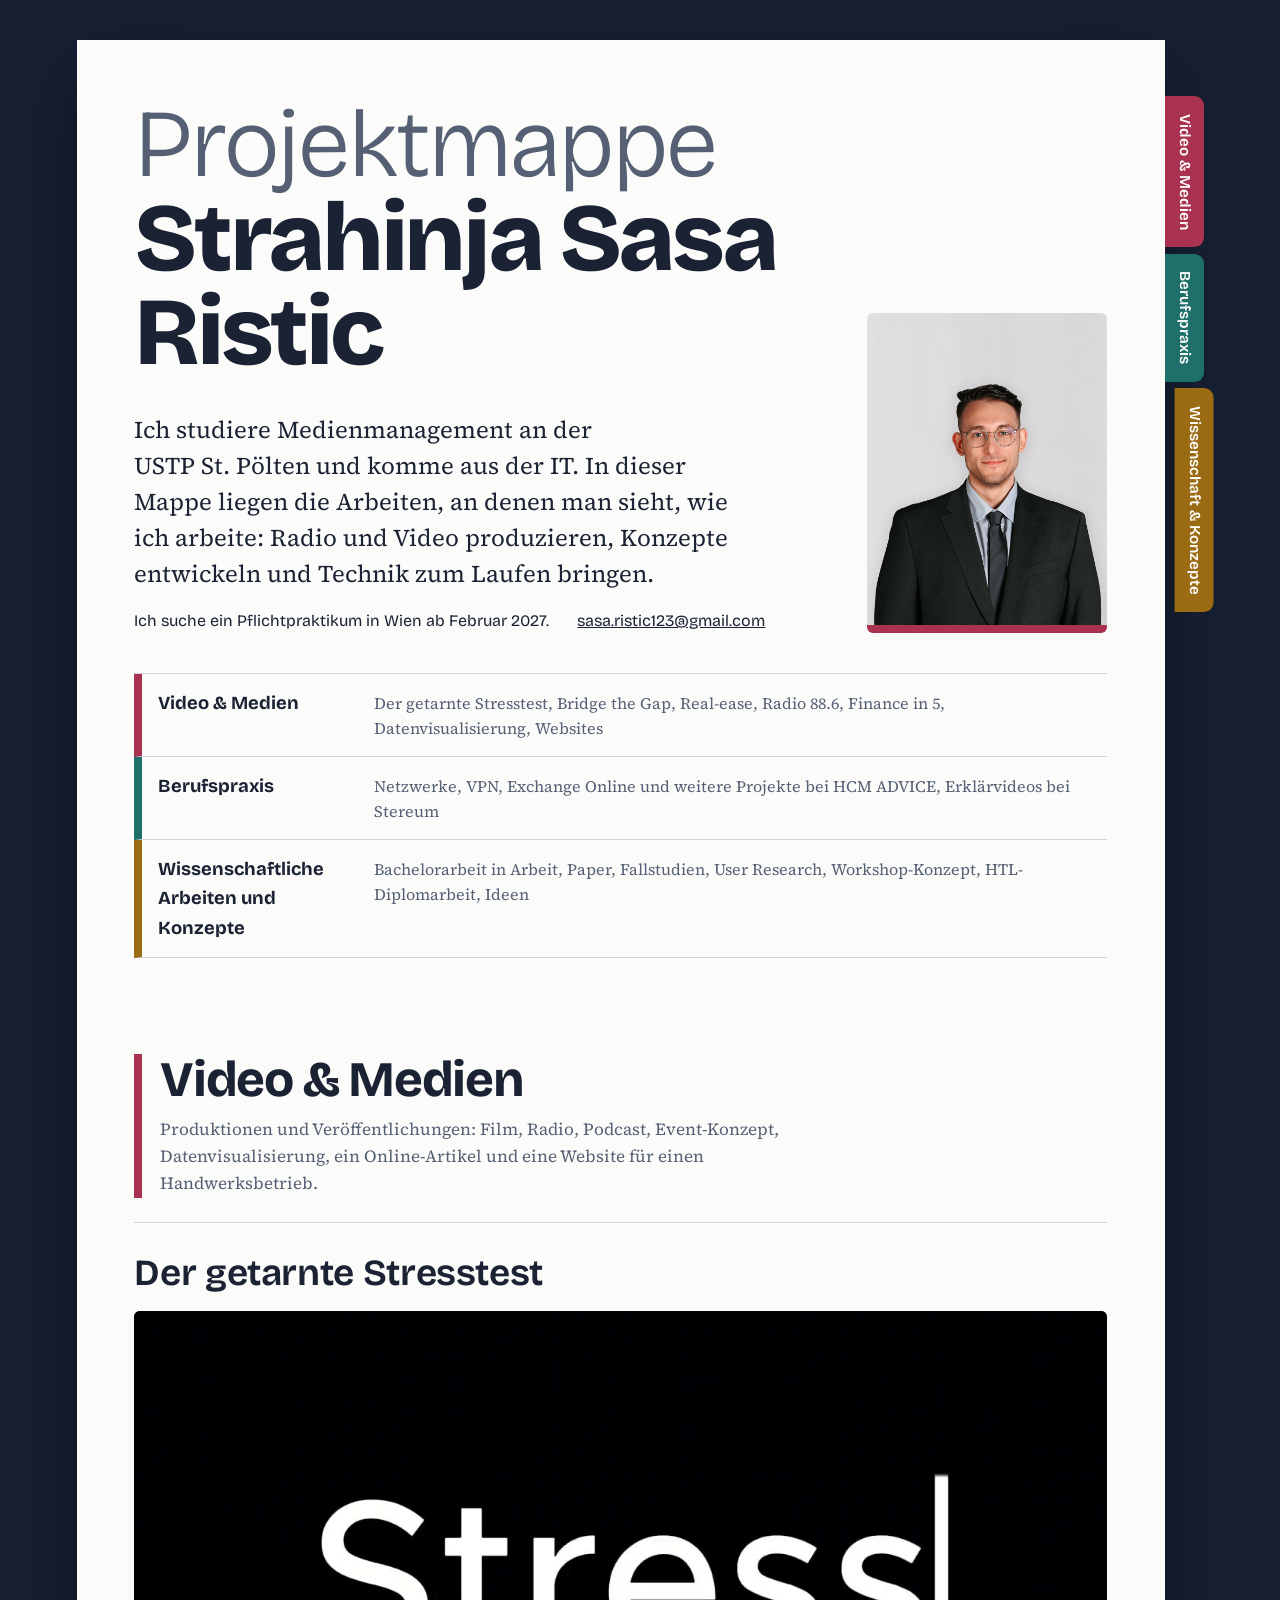
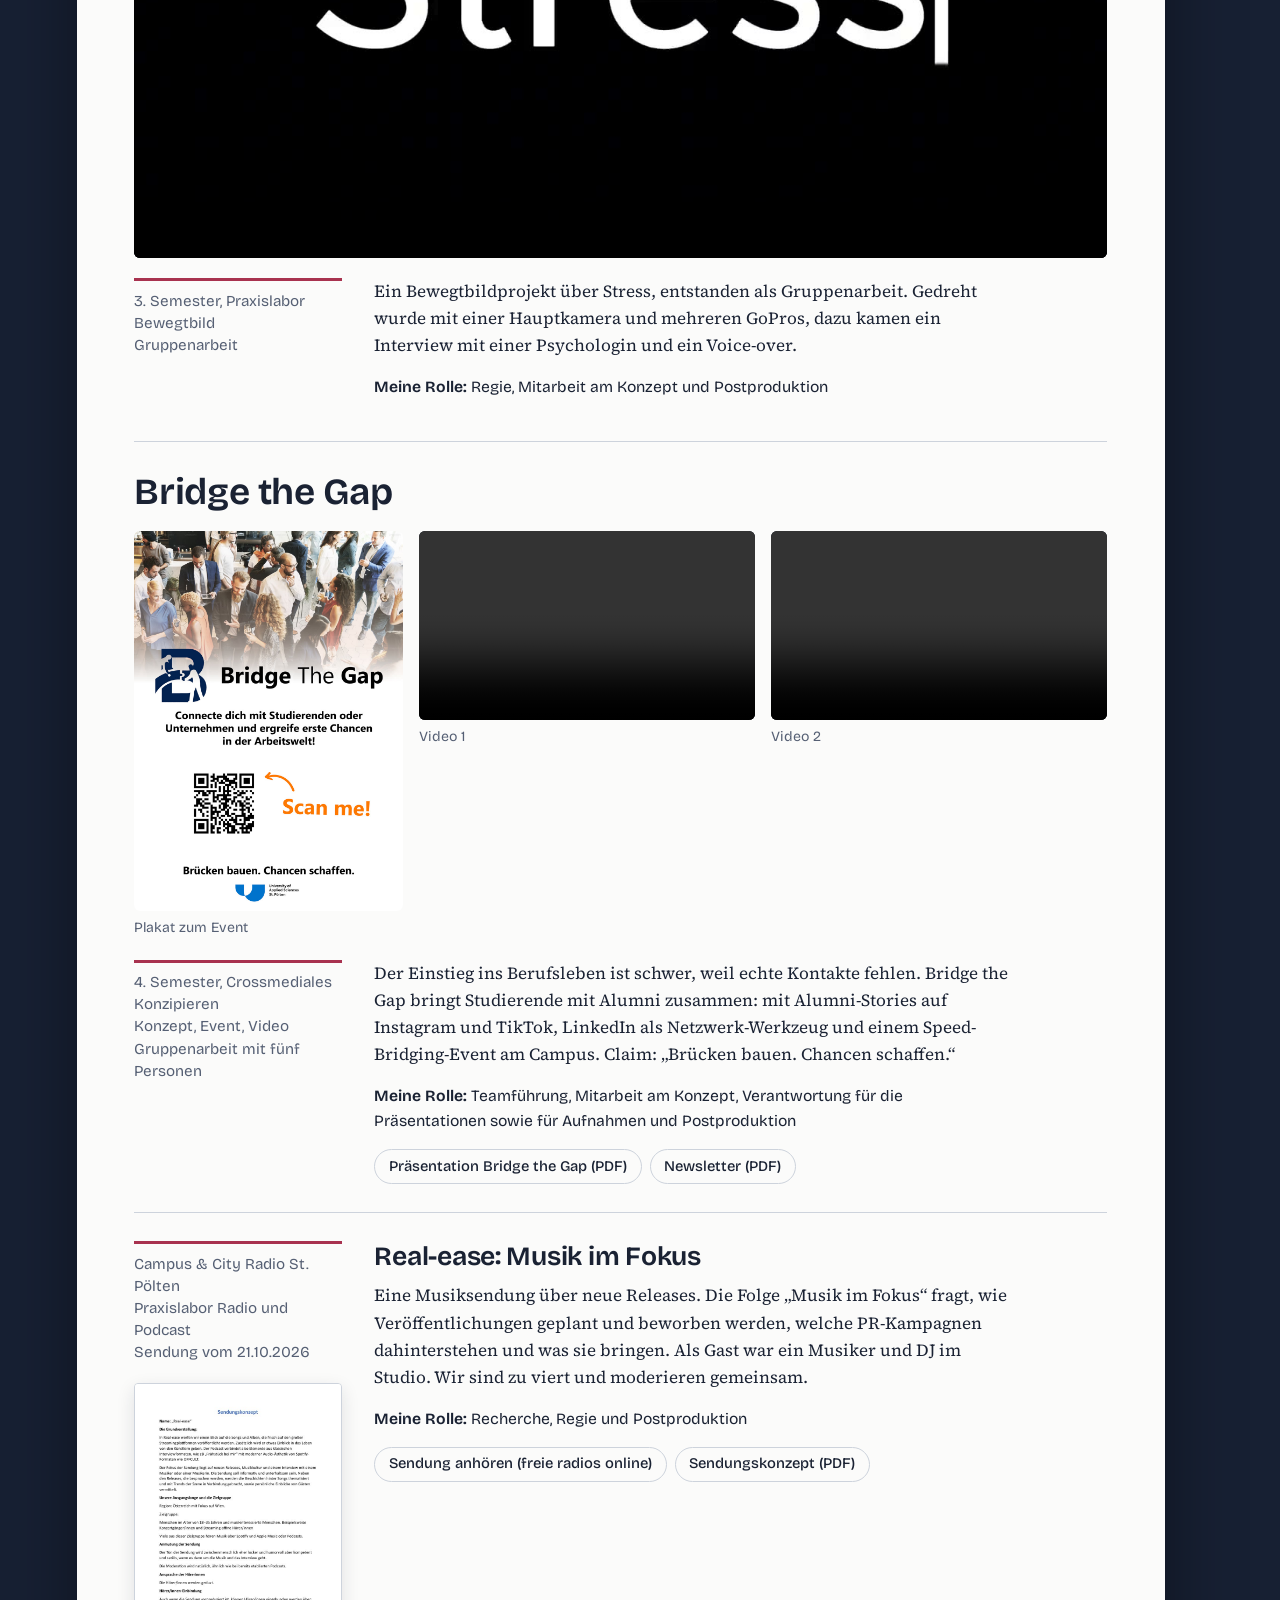
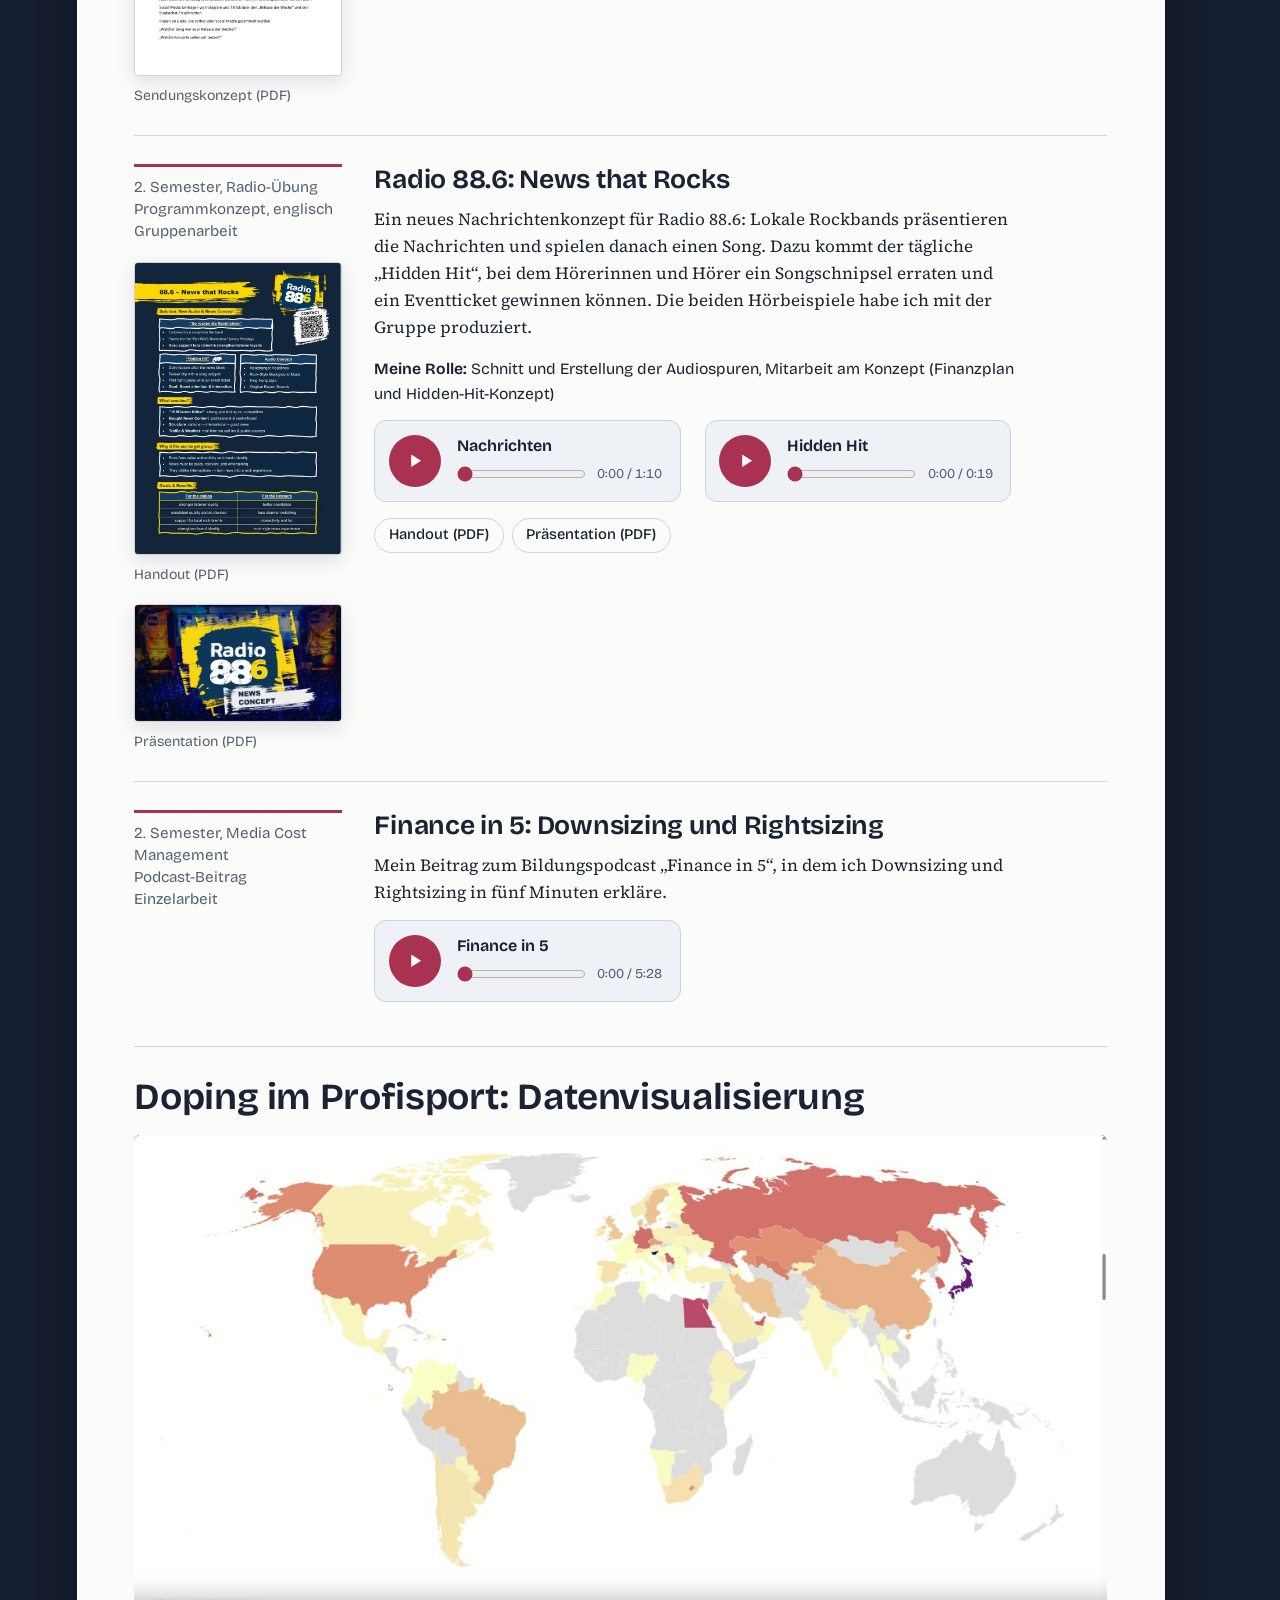
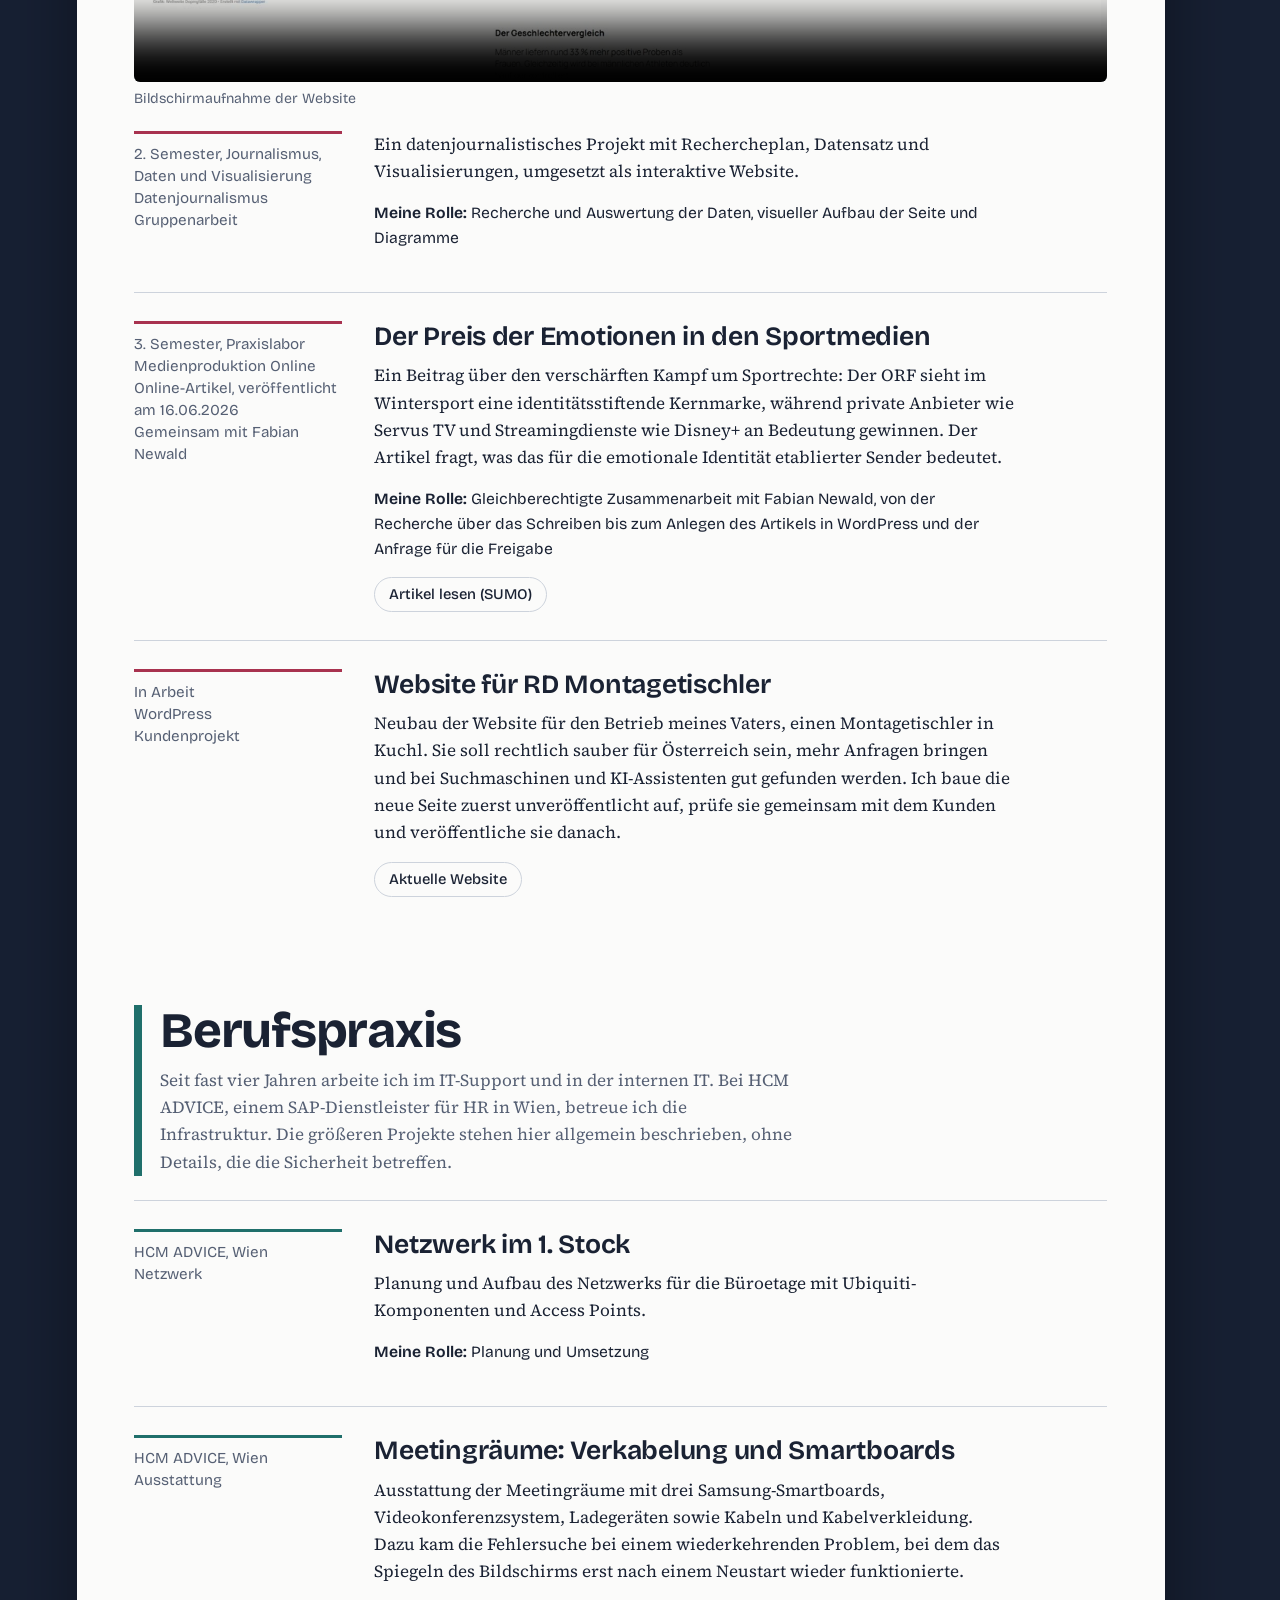
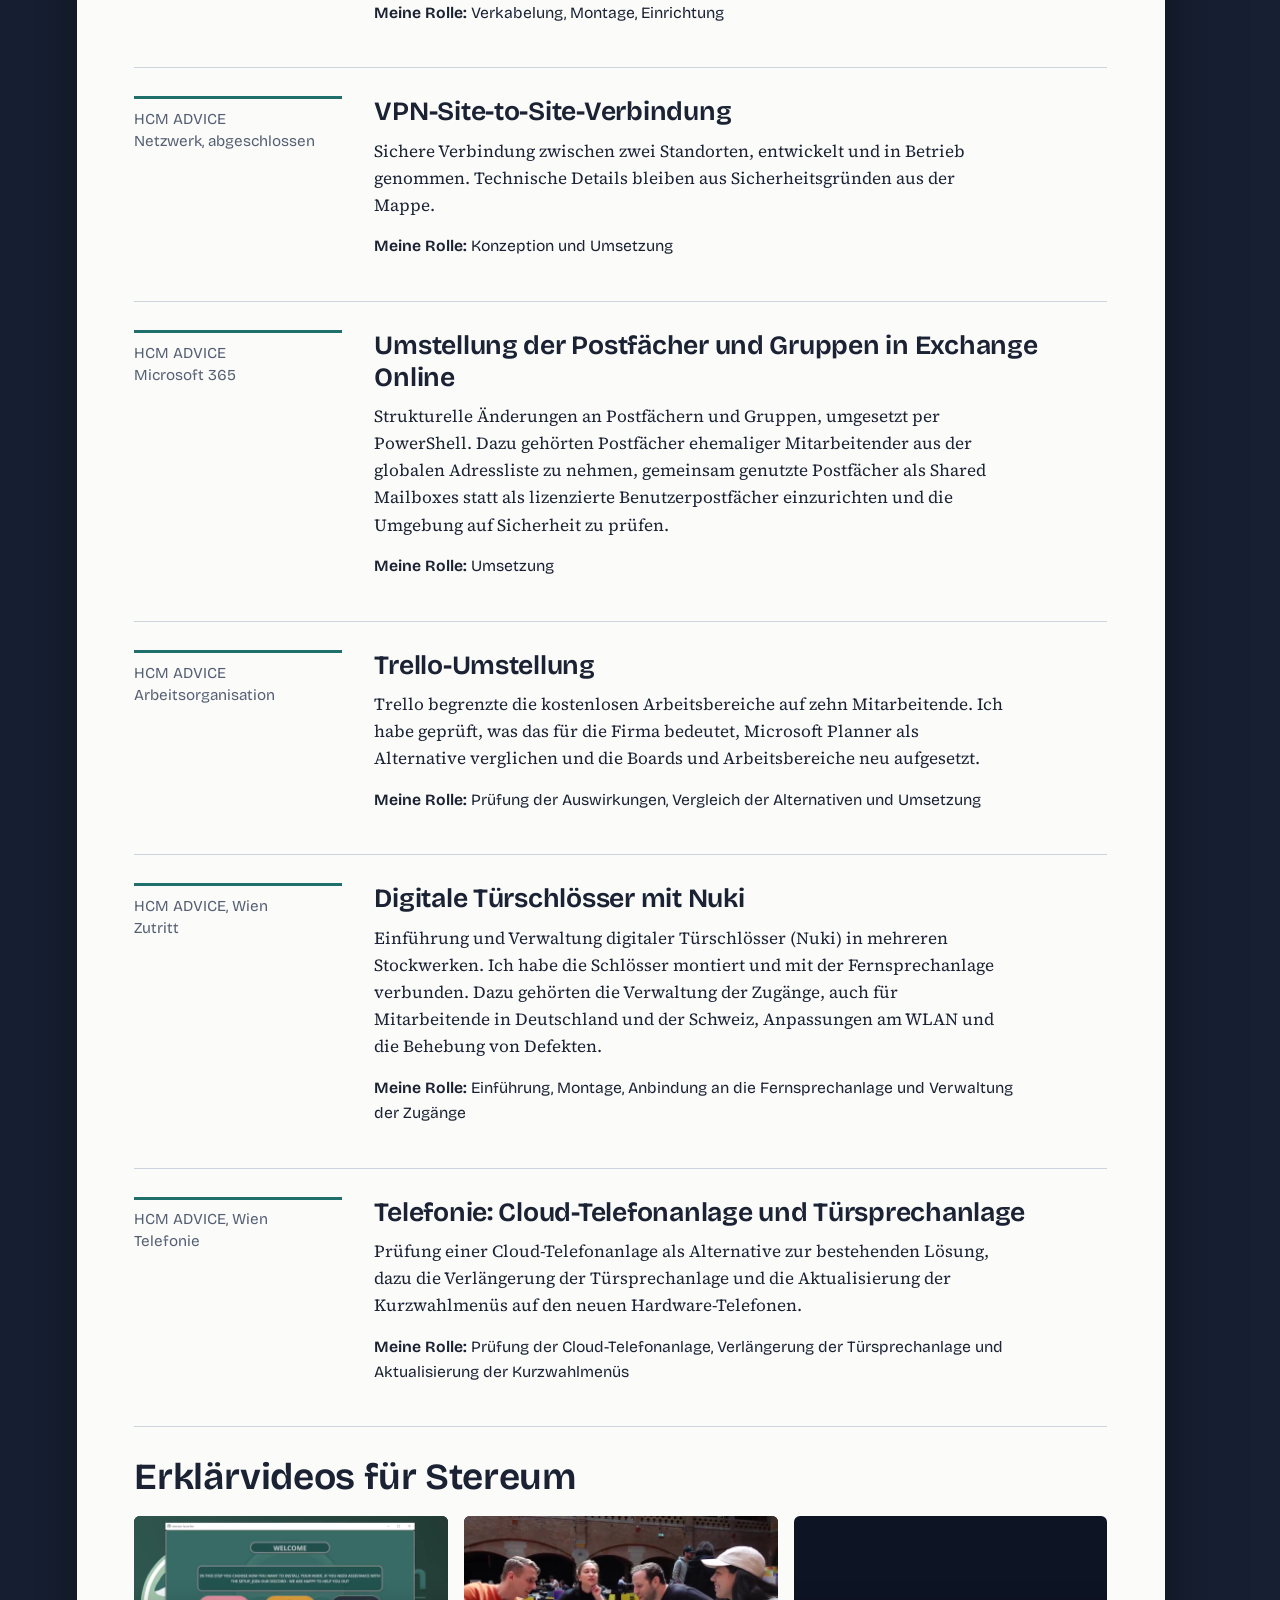
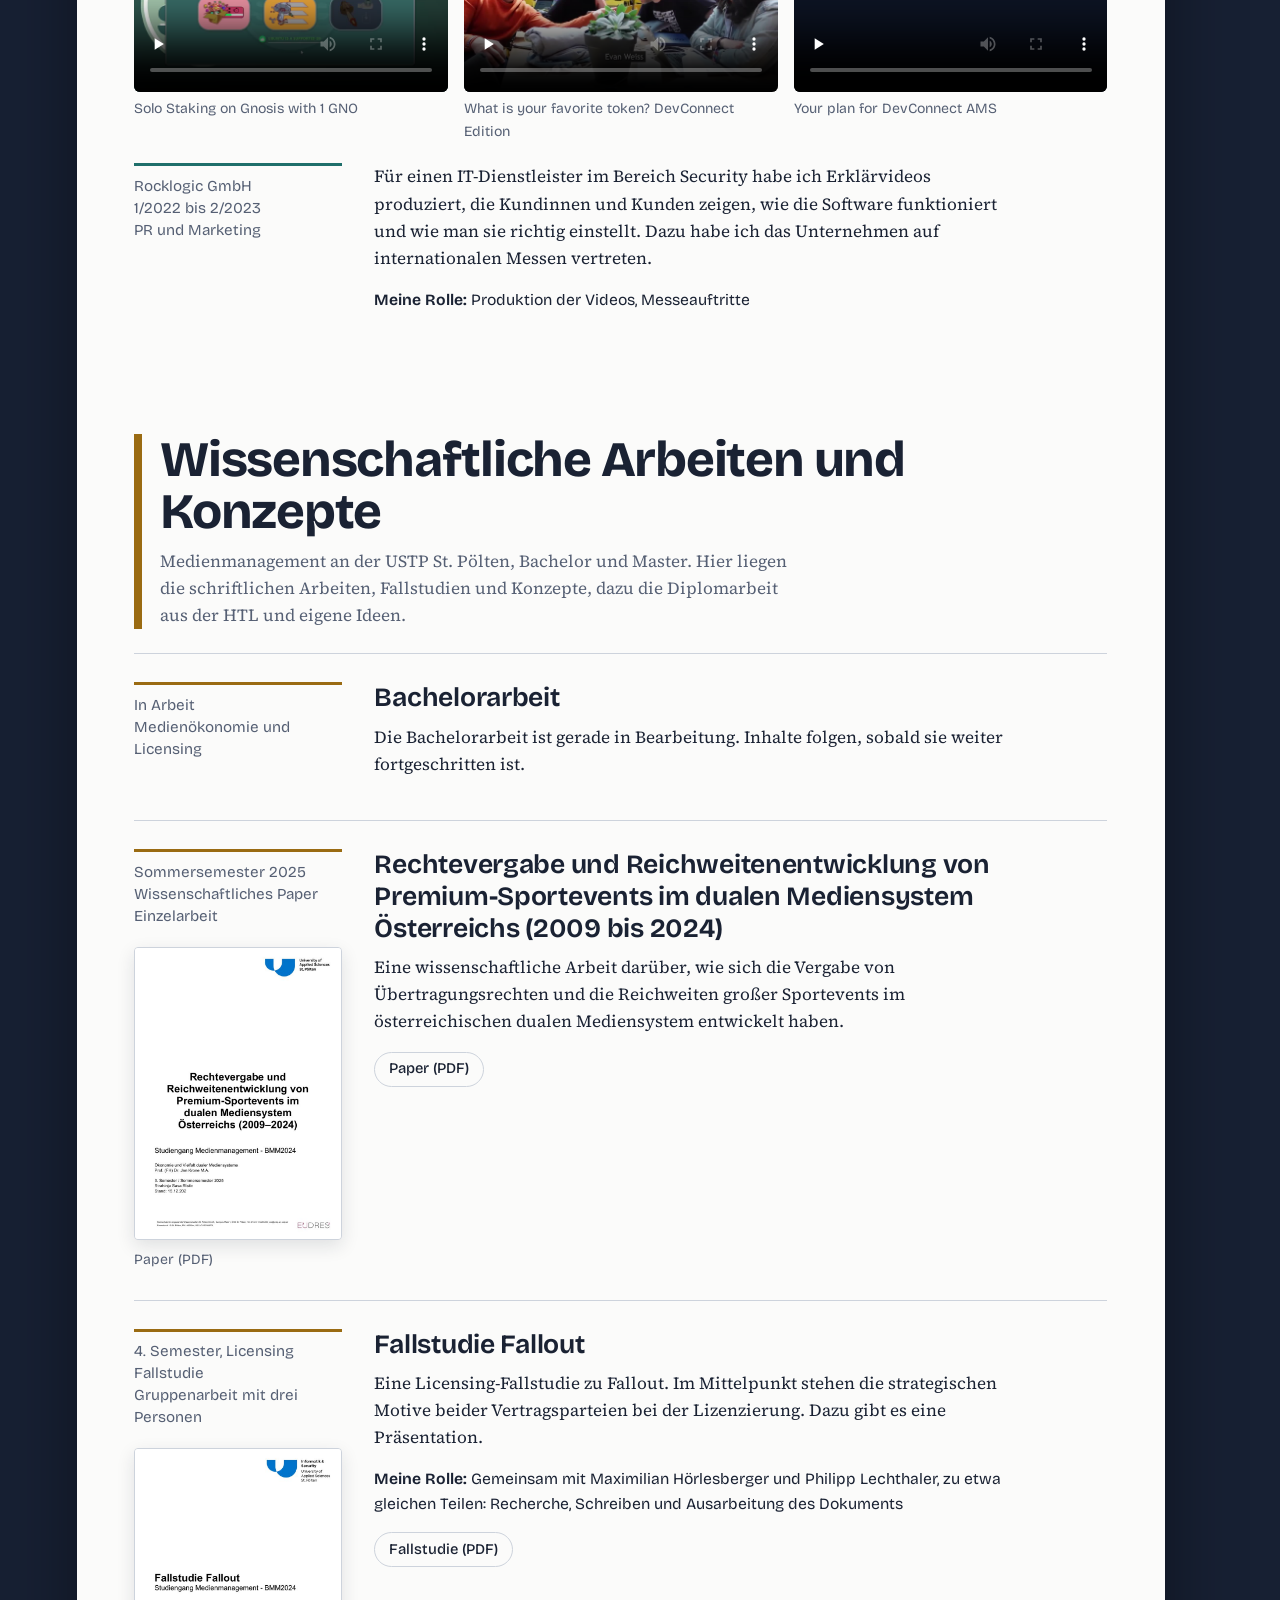
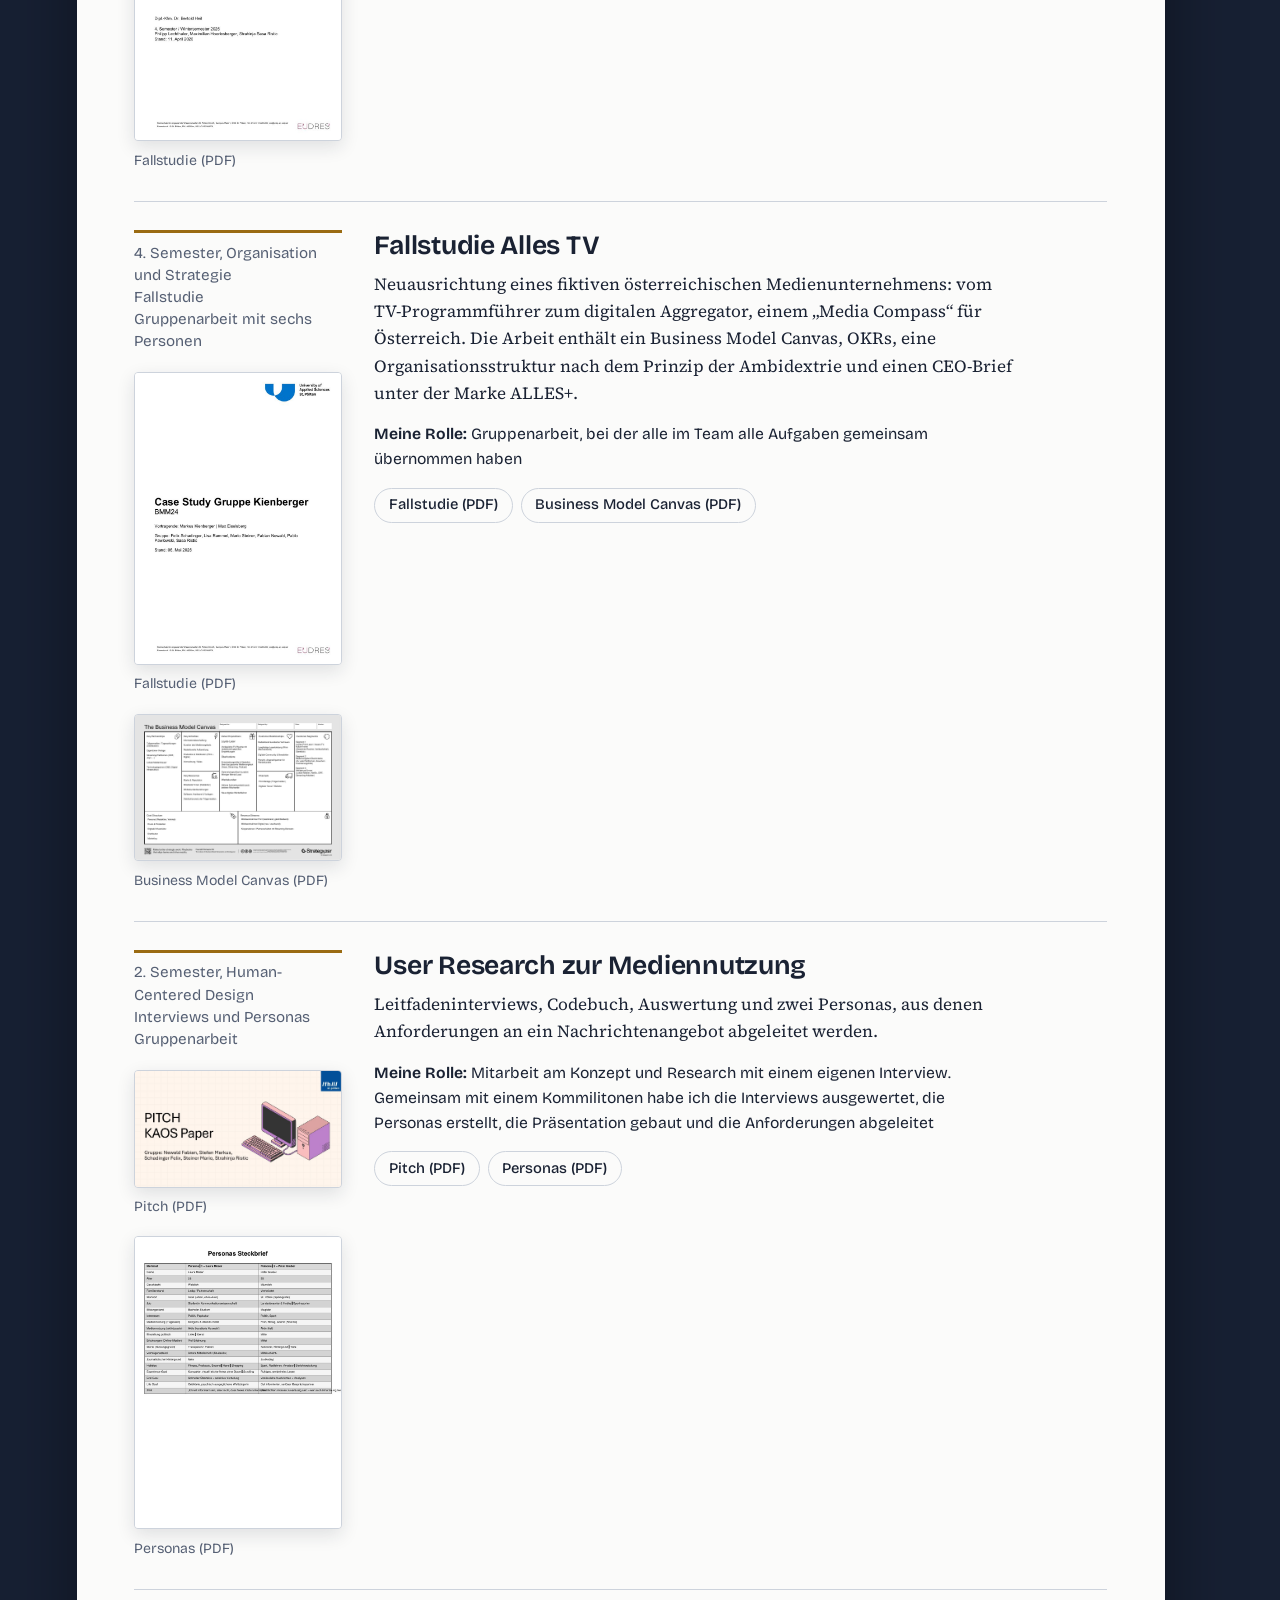
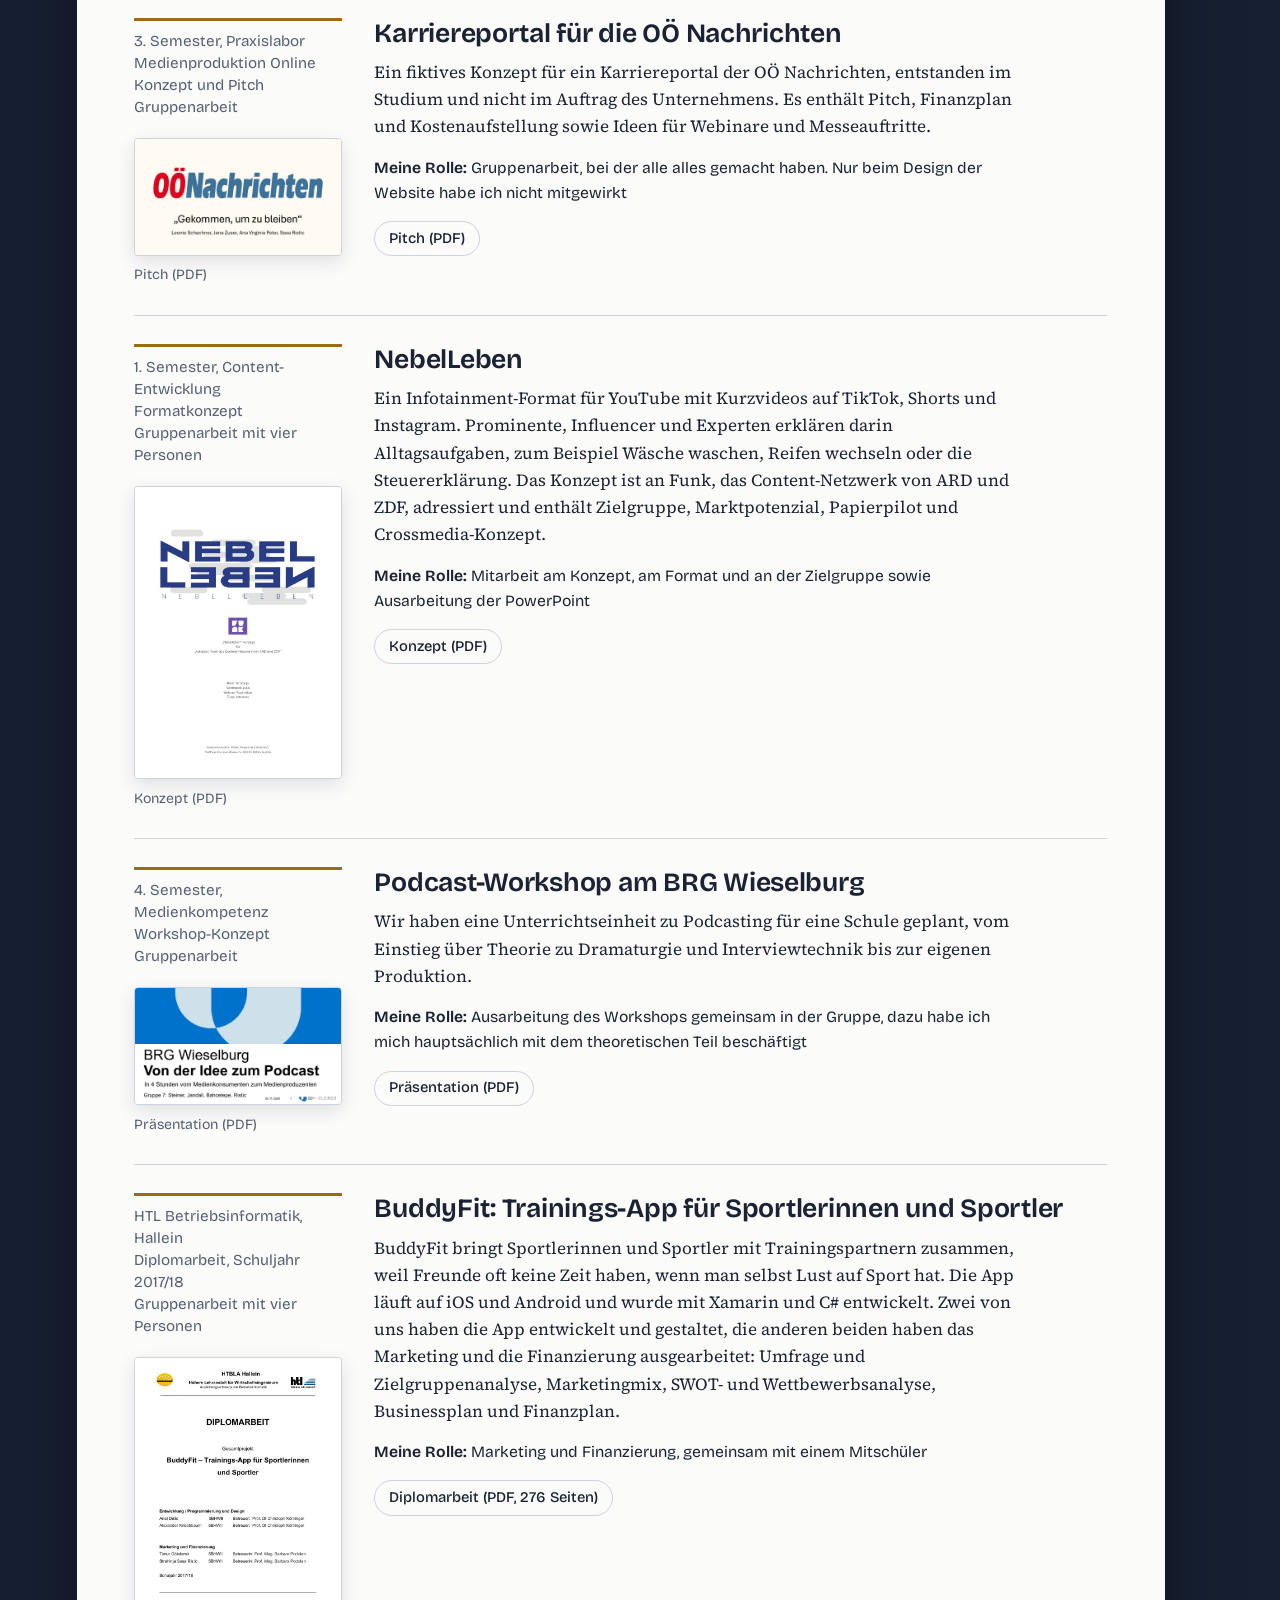
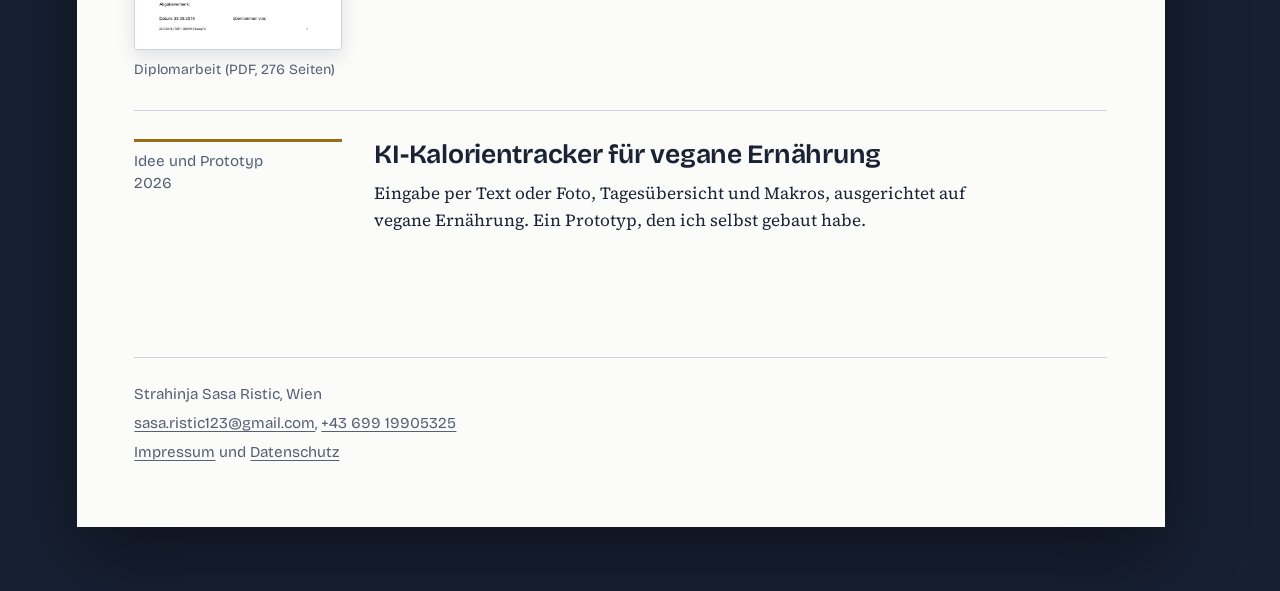
==== index.html @ abc22d31 "Initial commit Summary" ====
<!doctype html>
<html lang="de">
<head>
  <meta charset="utf-8">
  <meta name="viewport" content="width=device-width, initial-scale=1">
  <title>Projektmappe von Sasa Ristic</title>
  <meta name="description" content="Projektmappe von Strahinja Sasa Ristic: Radio, Video, Konzepte und IT-Projekte aus Studium und Beruf.">
  <link rel="stylesheet" href="css/style.css">
  <script src="js/app.js" defer></script>
</head>

<body>

<div class="mappe">

  <nav class="register" aria-label="Bereiche der Mappe">
    <ul>
      <li><a href="#medien" data-bereich="medien" style="--tab: var(--medien)">Video &amp; Medien</a></li>
      <li><a href="#praxis" data-bereich="praxis" style="--tab: var(--praxis)">Berufspraxis</a></li>
      <li><a href="#konzepte" data-bereich="konzepte" style="--tab: var(--studium)">Wissenschaft &amp; Konzepte</a></li>
    </ul>
  </nav>

  <main class="blatt">

    <!-- ============ Deckblatt ============ -->
    <header class="deckblatt">
      <div class="kopf">
        <figure class="portrait">
          <img src="img/sasa.jpg" width="900" height="1200" alt="Porträt von Strahinja Sasa Ristic im dunklen Anzug vor hellgrauem Hintergrund">
        </figure>
        <div class="kopf__text">
        <h1>
          <span class="mappentitel">Projektmappe</span>
          <span class="name">Strahinja Sasa Ristic</span>
        </h1>
        <p class="einstieg">Ich studiere Medienmanagement an der USTP&nbsp;St.&nbsp;Pölten und komme aus der IT. In dieser Mappe liegen die Arbeiten, an denen man sieht, wie ich arbeite: Radio und Video produzieren, Konzepte entwickeln und Technik zum Laufen bringen.</p>
        <p class="kontakt">
          <span>Ich suche ein Pflichtpraktikum in Wien ab Februar 2027.</span>
          <a href="mailto:sasa.ristic123@gmail.com">sasa.ristic123@gmail.com</a>
        </p>
        </div>
      </div>

      <ul class="inhalt" aria-label="Inhalt">
        <li style="--tab: var(--medien)">
          <a href="#medien"><strong>Video &amp; Medien</strong>
            <span>Der getarnte Stresstest, Bridge the Gap, Real-ease, Radio 88.6, Finance in 5, Datenvisualisierung, Websites</span></a>
        </li>
        <li style="--tab: var(--praxis)">
          <a href="#praxis"><strong>Berufspraxis</strong>
            <span>Netzwerke, VPN, Exchange Online und weitere Projekte bei HCM ADVICE, Erklärvideos bei Stereum</span></a>
        </li>
        <li style="--tab: var(--studium)">
          <a href="#konzepte"><strong>Wissenschaftliche Arbeiten und Konzepte</strong>
            <span>Bachelorarbeit in Arbeit, Paper, Fallstudien, User Research, Workshop-Konzept, HTL-Diplomarbeit, Ideen</span></a>
        </li>
      </ul>
    </header>


    <!-- ============ Video & Medien ============ -->
    <section class="bereich" id="medien" style="--tab: var(--medien)">
      <header class="bereichskopf">
        <h2>Video &amp; Medien</h2>
        <p>Produktionen und Veröffentlichungen: Film, Radio, Podcast, Event-Konzept, Datenvisualisierung, ein Online-Artikel und eine Website für einen Handwerksbetrieb.</p>
      </header>

      <article class="projekt gross" id="stresstest">
        <h3 class="titel">Der getarnte Stresstest</h3>
        <p class="meta">3. Semester, Praxislabor<br>Bewegtbild<br>Gruppenarbeit</p>
        <div class="medien">
          <figure>
            <video controls preload="metadata" playsinline poster="img/stresstest-poster.jpg">
              <source src="media/stresstest_720p.mp4" type="video/mp4">
              Dein Browser kann dieses Video nicht abspielen.
            </video>
          </figure>
        </div>
        <div class="text">
          <p>Ein Bewegtbildprojekt über Stress, entstanden als Gruppenarbeit. Gedreht wurde mit einer Hauptkamera und mehreren GoPros, dazu kamen ein Interview mit einer Psychologin und ein Voice-over.</p>
          <p class="rolle"><b>Meine Rolle:</b> Regie, Mitarbeit am Konzept und Postproduktion</p>
        </div>
      </article>

      <article class="projekt gross" id="bridge">
        <h3 class="titel">Bridge the Gap</h3>
        <p class="meta">4. Semester, Crossmediales Konzipieren<br>Konzept, Event, Video<br>Gruppenarbeit mit fünf Personen</p>
        <div class="medien raster">
          <figure>
            <img src="img/bridge-plakat.jpg" alt="Plakat zu Bridge the Gap mit Claim und QR-Code" loading="lazy">
            <figcaption>Plakat zum Event</figcaption>
          </figure>
          <figure>
            <video controls preload="metadata" playsinline>
              <source src="media/bridge-video-1.mp4" type="video/mp4">
            </video>
            <figcaption>Video 1</figcaption>
          </figure>
          <figure>
            <video controls preload="metadata" playsinline>
              <source src="media/bridge-video-2.mp4" type="video/mp4">
            </video>
            <figcaption>Video 2</figcaption>
          </figure>
        </div>
        <div class="text">
          <p>Der Einstieg ins Berufsleben ist schwer, weil echte Kontakte fehlen. Bridge the Gap bringt Studierende mit Alumni zusammen: mit Alumni-Stories auf Instagram und TikTok, LinkedIn als Netzwerk-Werkzeug und einem Speed-Bridging-Event am Campus. Claim: „Brücken bauen. Chancen schaffen.“</p>
          <p class="rolle"><b>Meine Rolle:</b> Teamführung, Mitarbeit am Konzept, Verantwortung für die Präsentationen sowie für Aufnahmen und Postproduktion</p>
          <ul class="dateien">
            <li><a href="docs/bridge-the-gap-praesentation.pdf" target="_blank" rel="noopener">Präsentation Bridge the Gap (PDF)</a></li>
            <li><a href="docs/bridge-newsletter.pdf" target="_blank" rel="noopener">Newsletter (PDF)</a></li>
          </ul>
        </div>
      </article>

      <article class="projekt zeile" id="real-ease">
        <h3 class="titel">Real-ease: Musik im Fokus</h3>
        <div class="seite">
          <p class="meta">Campus &amp; City Radio St. Pölten<br>Praxislabor Radio und Podcast<br>Sendung vom 21.10.2026</p>
          <div class="dokumente">
            <a class="dok" href="docs/real-ease-sendungskonzept.pdf" target="_blank" rel="noopener">
              <img src="img/doc-real-ease.jpg" alt="Erste Seite des Sendungskonzepts von Real-ease">
              <span>Sendungskonzept (PDF)</span>
            </a>
          </div>
        </div>
        <div class="text">
          <p>Eine Musiksendung über neue Releases. Die Folge „Musik im Fokus“ fragt, wie Veröffentlichungen geplant und beworben werden, welche PR-Kampagnen dahinterstehen und was sie bringen. Als Gast war ein Musiker und DJ im Studio. Wir sind zu viert und moderieren gemeinsam.</p>
          <p class="rolle"><b>Meine Rolle:</b> Recherche, Regie und Postproduktion</p>
          <ul class="dateien">
            <li><a href="https://www.freie-radios.online/sendung/real-ease-musik-im-fokus" target="_blank" rel="noopener">Sendung anhören (freie radios online)</a></li>
            <li><a href="docs/real-ease-sendungskonzept.pdf" target="_blank" rel="noopener">Sendungskonzept (PDF)</a></li>
          </ul>
        </div>
      </article>

      <article class="projekt zeile" id="radio-886">
        <h3 class="titel">Radio 88.6: News that Rocks</h3>
        <div class="seite">
          <p class="meta">2. Semester, Radio-Übung<br>Programmkonzept, englisch<br>Gruppenarbeit</p>
          <div class="dokumente">
            <a class="dok" href="docs/radio-886-handout.pdf" target="_blank" rel="noopener">
              <img src="img/doc-radio-886-handout.jpg" alt="Handout zum Konzept „News that Rocks“ von Radio 88.6">
              <span>Handout (PDF)</span>
            </a>
            <a class="dok" href="docs/radio-886-praesentation.pdf" target="_blank" rel="noopener">
              <img src="img/doc-radio-886-praesentation.jpg" alt="Titelfolie der Präsentation zu Radio 88.6">
              <span>Präsentation (PDF)</span>
            </a>
          </div>
        </div>
        <div class="text">
          <p>Ein neues Nachrichtenkonzept für Radio 88.6: Lokale Rockbands präsentieren die Nachrichten und spielen danach einen Song. Dazu kommt der tägliche „Hidden Hit“, bei dem Hörerinnen und Hörer ein Songschnipsel erraten und ein Eventticket gewinnen können. Die beiden Hörbeispiele habe ich mit der Gruppe produziert.</p>
          <p class="rolle"><b>Meine Rolle:</b> Schnitt und Erstellung der Audiospuren, Mitarbeit am Konzept (Finanzplan und Hidden-Hit-Konzept)</p>
          <div class="audio-paar">
            <figure>
              <audio controls preload="none" src="audio/radio-886-news.mp3"></audio>
              <figcaption>Nachrichten</figcaption>
            </figure>
            <figure>
              <audio controls preload="none" src="audio/radio-886-hidden-hit.mp3"></audio>
              <figcaption>Hidden Hit</figcaption>
            </figure>
          </div>
          <ul class="dateien">
            <li><a href="docs/radio-886-handout.pdf" target="_blank" rel="noopener">Handout (PDF)</a></li>
            <li><a href="docs/radio-886-praesentation.pdf" target="_blank" rel="noopener">Präsentation (PDF)</a></li>
          </ul>
        </div>
      </article>

      <article class="projekt zeile" id="finance-in-5">
        <h3 class="titel">Finance in 5: Downsizing und Rightsizing</h3>
        <p class="meta">2. Semester, Media Cost Management<br>Podcast-Beitrag<br>Einzelarbeit</p>
        <div class="text">
          <p>Mein Beitrag zum Bildungspodcast „Finance in 5“, in dem ich Downsizing und Rightsizing in fünf Minuten erkläre.</p>
          <div class="audio-paar">
            <figure>
              <audio controls preload="none" src="audio/finance-in-5.mp3"></audio>
              <figcaption>Finance in 5</figcaption>
            </figure>
          </div>
        </div>
      </article>

      <article class="projekt gross" id="datenvis">
        <h3 class="titel">Doping im Profisport: Datenvisualisierung</h3>
        <p class="meta">2. Semester, Journalismus, Daten und Visualisierung<br>Datenjournalismus<br>Gruppenarbeit</p>
        <div class="medien">
          <figure>
            <video controls preload="metadata" playsinline poster="img/datenvis-poster.jpg">
              <source src="media/datenvisualisierung_720p.mp4" type="video/mp4">
              Dein Browser kann dieses Video nicht abspielen.
            </video>
            <figcaption>Bildschirmaufnahme der Website</figcaption>
          </figure>
        </div>
        <div class="text">
          <p>Ein datenjournalistisches Projekt mit Rechercheplan, Datensatz und Visualisierungen, umgesetzt als interaktive Website.</p>
          <p class="rolle"><b>Meine Rolle:</b> Recherche und Auswertung der Daten, visueller Aufbau der Seite und Diagramme</p>
        </div>
      </article>

      <article class="projekt zeile" id="sumo-artikel">
        <h3 class="titel">Der Preis der Emotionen in den Sportmedien</h3>
        <p class="meta">3. Semester, Praxislabor Medienproduktion Online<br>Online-Artikel, veröffentlicht am 16.06.2026<br>Gemeinsam mit Fabian Newald</p>
        <div class="text">
          <p>Ein Beitrag über den verschärften Kampf um Sportrechte: Der ORF sieht im Wintersport eine identitätsstiftende Kernmarke, während private Anbieter wie Servus TV und Streamingdienste wie Disney+ an Bedeutung gewinnen. Der Artikel fragt, was das für die emotionale Identität etablierter Sender bedeutet.</p>
          <p class="rolle"><b>Meine Rolle:</b> Gleichberechtigte Zusammenarbeit mit Fabian Newald, von der Recherche über das Schreiben bis zum Anlegen des Artikels in WordPress und der Anfrage für die Freigabe</p>
          <ul class="dateien">
            <li><a href="https://sumomag.at/der-preis-der-emotionen-in-den-sportmedien/" target="_blank" rel="noopener">Artikel lesen (SUMO)</a></li>
          </ul>
        </div>
      </article>

      <article class="projekt zeile" id="rd-montagetischler">
        <h3 class="titel">Website für RD Montagetischler</h3>
        <p class="meta">In Arbeit<br>WordPress<br>Kundenprojekt</p>
        <div class="text">
          <p>Neubau der Website für den Betrieb meines Vaters, einen Montagetischler in Kuchl. Sie soll rechtlich sauber für Österreich sein, mehr Anfragen bringen und bei Suchmaschinen und KI-Assistenten gut gefunden werden. Ich baue die neue Seite zuerst unveröffentlicht auf, prüfe sie gemeinsam mit dem Kunden und veröffentliche sie danach.</p>
          <ul class="dateien">
            <li><a href="https://www.rd-montagetischler.at/" target="_blank" rel="noopener">Aktuelle Website</a></li>
          </ul>
        </div>
      </article>

    </section>


    <!-- ============ Berufspraxis ============ -->
    <section class="bereich" id="praxis" style="--tab: var(--praxis)">
      <header class="bereichskopf">
        <h2>Berufspraxis</h2>
        <p>Seit fast vier Jahren arbeite ich im IT-Support und in der internen IT. Bei HCM ADVICE, einem SAP-Dienstleister für HR in Wien, betreue ich die Infrastruktur. Die größeren Projekte stehen hier allgemein beschrieben, ohne Details, die die Sicherheit betreffen.</p>
      </header>

      <article class="projekt zeile">
        <h3 class="titel">Netzwerk im 1. Stock</h3>
        <p class="meta">HCM ADVICE, Wien<br>Netzwerk</p>
        <div class="text">
          <p>Planung und Aufbau des Netzwerks für die Büroetage mit Ubiquiti-Komponenten und Access Points.</p>
          <p class="rolle"><b>Meine Rolle:</b> Planung und Umsetzung</p>
        </div>
      </article>

      <article class="projekt zeile">
        <h3 class="titel">Meetingräume: Verkabelung und Smartboards</h3>
        <p class="meta">HCM ADVICE, Wien<br>Ausstattung</p>
        <div class="text">
          <p>Ausstattung der Meetingräume mit drei Samsung-Smartboards, Videokonferenzsystem, Ladegeräten sowie Kabeln und Kabelverkleidung. Dazu kam die Fehlersuche bei einem wiederkehrenden Problem, bei dem das Spiegeln des Bildschirms erst nach einem Neustart wieder funktionierte.</p>
          <p class="rolle"><b>Meine Rolle:</b> Verkabelung, Montage, Einrichtung</p>
        </div>
      </article>

      <article class="projekt zeile">
        <h3 class="titel">VPN-Site-to-Site-Verbindung</h3>
        <p class="meta">HCM ADVICE<br>Netzwerk, abgeschlossen</p>
        <div class="text">
          <p>Sichere Verbindung zwischen zwei Standorten, entwickelt und in Betrieb genommen. Technische Details bleiben aus Sicherheitsgründen aus der Mappe.</p>
          <p class="rolle"><b>Meine Rolle:</b> Konzeption und Umsetzung</p>
        </div>
      </article>

      <article class="projekt zeile">
        <h3 class="titel">Umstellung der Postfächer und Gruppen in Exchange Online</h3>
        <p class="meta">HCM ADVICE<br>Microsoft 365</p>
        <div class="text">
          <p>Strukturelle Änderungen an Postfächern und Gruppen, umgesetzt per PowerShell. Dazu gehörten Postfächer ehemaliger Mitarbeitender aus der globalen Adressliste zu nehmen, gemeinsam genutzte Postfächer als Shared Mailboxes statt als lizenzierte Benutzerpostfächer einzurichten und die Umgebung auf Sicherheit zu prüfen.</p>
          <p class="rolle"><b>Meine Rolle:</b> Umsetzung</p>
        </div>
      </article>

      <article class="projekt zeile">
        <h3 class="titel">Trello-Umstellung</h3>
        <p class="meta">HCM ADVICE<br>Arbeitsorganisation</p>
        <div class="text">
          <p>Trello begrenzte die kostenlosen Arbeitsbereiche auf zehn Mitarbeitende. Ich habe geprüft, was das für die Firma bedeutet, Microsoft Planner als Alternative verglichen und die Boards und Arbeitsbereiche neu aufgesetzt.</p>
          <p class="rolle"><b>Meine Rolle:</b> Prüfung der Auswirkungen, Vergleich der Alternativen und Umsetzung</p>
        </div>
      </article>

      <article class="projekt zeile">
        <h3 class="titel">Digitale Türschlösser mit Nuki</h3>
        <p class="meta">HCM ADVICE, Wien<br>Zutritt</p>
        <div class="text">
          <p>Einführung und Verwaltung digitaler Türschlösser (Nuki) in mehreren Stockwerken. Ich habe die Schlösser montiert und mit der Fernsprechanlage verbunden. Dazu gehörten die Verwaltung der Zugänge, auch für Mitarbeitende in Deutschland und der Schweiz, Anpassungen am WLAN und die Behebung von Defekten.</p>
          <p class="rolle"><b>Meine Rolle:</b> Einführung, Montage, Anbindung an die Fernsprechanlage und Verwaltung der Zugänge</p>
        </div>
      </article>

      <article class="projekt zeile">
        <h3 class="titel">Telefonie: Cloud-Telefonanlage und Türsprechanlage</h3>
        <p class="meta">HCM ADVICE, Wien<br>Telefonie</p>
        <div class="text">
          <p>Prüfung einer Cloud-Telefonanlage als Alternative zur bestehenden Lösung, dazu die Verlängerung der Türsprechanlage und die Aktualisierung der Kurzwahlmenüs auf den neuen Hardware-Telefonen.</p>
          <p class="rolle"><b>Meine Rolle:</b> Prüfung der Cloud-Telefonanlage, Verlängerung der Türsprechanlage und Aktualisierung der Kurzwahlmenüs</p>
        </div>
      </article>

      <article class="projekt gross" id="stereum">
        <h3 class="titel">Erklärvideos für Stereum</h3>
        <p class="meta">Rocklogic GmbH<br>1/2022 bis 2/2023<br>PR und Marketing</p>
        <div class="medien videoliste">
          <figure>
            <video controls preload="none" playsinline poster="img/stereum-gnosis-staking.jpg">
              <source src="media/stereum-gnosis-staking.mp4" type="video/mp4">
            </video>
            <figcaption>Solo Staking on Gnosis with 1 GNO</figcaption>
          </figure>
          <figure>
            <video controls preload="none" playsinline poster="img/stereum-favorite-token.jpg">
              <source src="media/stereum-favorite-token.mp4" type="video/mp4">
            </video>
            <figcaption>What is your favorite token? DevConnect Edition</figcaption>
          </figure>
          <figure>
            <video controls preload="none" playsinline poster="img/stereum-devconnect-plan.jpg">
              <source src="media/stereum-devconnect-plan.mp4" type="video/mp4">
            </video>
            <figcaption>Your plan for DevConnect AMS</figcaption>
          </figure>
        </div>
        <div class="text">
          <p>Für einen IT-Dienstleister im Bereich Security habe ich Erklärvideos produziert, die Kundinnen und Kunden zeigen, wie die Software funktioniert und wie man sie richtig einstellt. Dazu habe ich das Unternehmen auf internationalen Messen vertreten.</p>
          <p class="rolle"><b>Meine Rolle:</b> Produktion der Videos, Messeauftritte</p>
        </div>
      </article>
    </section>


    <!-- ============ Wissenschaftliche Arbeiten und Konzepte ============ -->
    <section class="bereich" id="konzepte" style="--tab: var(--studium)">
      <header class="bereichskopf">
        <h2>Wissenschaftliche Arbeiten und Konzepte</h2>
        <p>Medienmanagement an der USTP St. Pölten, Bachelor und Master. Hier liegen die schriftlichen Arbeiten, Fallstudien und Konzepte, dazu die Diplomarbeit aus der HTL und eigene Ideen.</p>
      </header>

      <article class="projekt zeile" id="bachelorarbeit">
        <h3 class="titel">Bachelorarbeit</h3>
        <p class="meta">In Arbeit<br>Medienökonomie und Licensing</p>
        <div class="text">
          <p>Die Bachelorarbeit ist gerade in Bearbeitung. Inhalte folgen, sobald sie weiter fortgeschritten ist.</p>
        </div>
      </article>

      <article class="projekt zeile" id="paper-dum">
        <h3 class="titel">Rechtevergabe und Reichweitenentwicklung von Premium-Sportevents im dualen Mediensystem Österreichs (2009 bis 2024)</h3>
        <div class="seite">
          <p class="meta">Sommersemester 2025<br>Wissenschaftliches Paper<br>Einzelarbeit</p>
          <div class="dokumente">
            <a class="dok" href="docs/paper-dum.pdf" target="_blank" rel="noopener">
              <img src="img/doc-paper-dum.jpg" alt="Titelseite des Papers zur Rechtevergabe von Premium-Sportevents">
              <span>Paper (PDF)</span>
            </a>
          </div>
        </div>
        <div class="text">
          <p>Eine wissenschaftliche Arbeit darüber, wie sich die Vergabe von Übertragungsrechten und die Reichweiten großer Sportevents im österreichischen dualen Mediensystem entwickelt haben.</p>
          <ul class="dateien">
            <li><a href="docs/paper-dum.pdf" target="_blank" rel="noopener">Paper (PDF)</a></li>
          </ul>
        </div>
      </article>

      <article class="projekt zeile" id="fallout">
        <h3 class="titel">Fallstudie Fallout</h3>
        <div class="seite">
          <p class="meta">4. Semester, Licensing<br>Fallstudie<br>Gruppenarbeit mit drei Personen</p>
          <div class="dokumente">
            <a class="dok" href="docs/fallstudie-fallout.pdf" target="_blank" rel="noopener">
              <img src="img/doc-fallout.jpg" alt="Titelseite der Fallstudie Fallout">
              <span>Fallstudie (PDF)</span>
            </a>
          </div>
        </div>
        <div class="text">
          <p>Eine Licensing-Fallstudie zu Fallout. Im Mittelpunkt stehen die strategischen Motive beider Vertragsparteien bei der Lizenzierung. Dazu gibt es eine Präsentation.</p>
          <p class="rolle"><b>Meine Rolle:</b> Gemeinsam mit Maximilian Hörlesberger und Philipp Lechthaler, zu etwa gleichen Teilen: Recherche, Schreiben und Ausarbeitung des Dokuments</p>
          <ul class="dateien">
            <li><a href="docs/fallstudie-fallout.pdf" target="_blank" rel="noopener">Fallstudie (PDF)</a></li>
          </ul>
        </div>
      </article>

      <article class="projekt zeile" id="alles-tv">
        <h3 class="titel">Fallstudie Alles TV</h3>
        <div class="seite">
          <p class="meta">4. Semester, Organisation und Strategie<br>Fallstudie<br>Gruppenarbeit mit sechs Personen</p>
          <div class="dokumente">
            <a class="dok" href="docs/fallstudie-alles-tv.pdf" target="_blank" rel="noopener">
              <img src="img/doc-alles-tv.jpg" alt="Titelseite der Fallstudie Alles TV">
              <span>Fallstudie (PDF)</span>
            </a>
            <a class="dok" href="docs/fallstudie-alles-tv-business-model-canvas.pdf" target="_blank" rel="noopener">
              <img src="img/doc-alles-tv-bmc.jpg" alt="Business Model Canvas zu Alles TV">
              <span>Business Model Canvas (PDF)</span>
            </a>
          </div>
        </div>
        <div class="text">
          <p>Neuausrichtung eines fiktiven österreichischen Medienunternehmens: vom TV-Programmführer zum digitalen Aggregator, einem „Media Compass“ für Österreich. Die Arbeit enthält ein Business Model Canvas, OKRs, eine Organisationsstruktur nach dem Prinzip der Ambidextrie und einen CEO-Brief unter der Marke ALLES+.</p>
          <p class="rolle"><b>Meine Rolle:</b> Gruppenarbeit, bei der alle im Team alle Aufgaben gemeinsam übernommen haben</p>
          <ul class="dateien">
            <li><a href="docs/fallstudie-alles-tv.pdf" target="_blank" rel="noopener">Fallstudie (PDF)</a></li>
            <li><a href="docs/fallstudie-alles-tv-business-model-canvas.pdf" target="_blank" rel="noopener">Business Model Canvas (PDF)</a></li>
          </ul>
        </div>
      </article>

      <article class="projekt zeile" id="hcd">
        <h3 class="titel">User Research zur Mediennutzung</h3>
        <div class="seite">
          <p class="meta">2. Semester, Human-Centered Design<br>Interviews und Personas<br>Gruppenarbeit</p>
          <div class="dokumente">
            <a class="dok" href="docs/hcd-pitch.pdf" target="_blank" rel="noopener">
              <img src="img/doc-hcd-pitch.jpg" alt="Titelfolie des Pitch zur User Research">
              <span>Pitch (PDF)</span>
            </a>
            <a class="dok" href="docs/hcd-personas.pdf" target="_blank" rel="noopener">
              <img src="img/doc-hcd-personas.jpg" alt="Steckbriefe der beiden Personas">
              <span>Personas (PDF)</span>
            </a>
          </div>
        </div>
        <div class="text">
          <p>Leitfadeninterviews, Codebuch, Auswertung und zwei Personas, aus denen Anforderungen an ein Nachrichtenangebot abgeleitet werden.</p>
          <p class="rolle"><b>Meine Rolle:</b> Mitarbeit am Konzept und Research mit einem eigenen Interview. Gemeinsam mit einem Kommilitonen habe ich die Interviews ausgewertet, die Personas erstellt, die Präsentation gebaut und die Anforderungen abgeleitet</p>
          <ul class="dateien">
            <li><a href="docs/hcd-pitch.pdf" target="_blank" rel="noopener">Pitch (PDF)</a></li>
            <li><a href="docs/hcd-personas.pdf" target="_blank" rel="noopener">Personas (PDF)</a></li>
          </ul>
        </div>
      </article>

      <article class="projekt zeile" id="oen">
        <h3 class="titel">Karriereportal für die OÖ Nachrichten</h3>
        <div class="seite">
          <p class="meta">3. Semester, Praxislabor Medienproduktion Online<br>Konzept und Pitch<br>Gruppenarbeit</p>
          <div class="dokumente">
            <a class="dok" href="docs/oen-pitch.pdf" target="_blank" rel="noopener">
              <img src="img/doc-oen-pitch.jpg" alt="Titelfolie des Pitch für das Karriereportal der OÖ Nachrichten">
              <span>Pitch (PDF)</span>
            </a>
          </div>
        </div>
        <div class="text">
          <p>Ein fiktives Konzept für ein Karriereportal der OÖ Nachrichten, entstanden im Studium und nicht im Auftrag des Unternehmens. Es enthält Pitch, Finanzplan und Kostenaufstellung sowie Ideen für Webinare und Messeauftritte.</p>
          <p class="rolle"><b>Meine Rolle:</b> Gruppenarbeit, bei der alle alles gemacht haben. Nur beim Design der Website habe ich nicht mitgewirkt</p>
          <ul class="dateien">
            <li><a href="docs/oen-pitch.pdf" target="_blank" rel="noopener">Pitch (PDF)</a></li>
          </ul>
        </div>
      </article>

      <article class="projekt zeile" id="nebelleben">
        <h3 class="titel">NebelLeben</h3>
        <div class="seite">
          <p class="meta">1. Semester, Content-Entwicklung<br>Formatkonzept<br>Gruppenarbeit mit vier Personen</p>
          <div class="dokumente">
            <a class="dok" href="docs/nebelleben-konzept.pdf" target="_blank" rel="noopener">
              <img src="img/doc-nebelleben.jpg" alt="Titelseite des Konzepts zu NebelLeben">
              <span>Konzept (PDF)</span>
            </a>
          </div>
        </div>
        <div class="text">
          <p>Ein Infotainment-Format für YouTube mit Kurzvideos auf TikTok, Shorts und Instagram. Prominente, Influencer und Experten erklären darin Alltagsaufgaben, zum Beispiel Wäsche waschen, Reifen wechseln oder die Steuererklärung. Das Konzept ist an Funk, das Content-Netzwerk von ARD und ZDF, adressiert und enthält Zielgruppe, Marktpotenzial, Papierpilot und Crossmedia-Konzept.</p>
          <p class="rolle"><b>Meine Rolle:</b> Mitarbeit am Konzept, am Format und an der Zielgruppe sowie Ausarbeitung der PowerPoint</p>
          <ul class="dateien">
            <li><a href="docs/nebelleben-konzept.pdf" target="_blank" rel="noopener">Konzept (PDF)</a></li>
          </ul>
        </div>
      </article>

      <article class="projekt zeile" id="wieselburg">
        <h3 class="titel">Podcast-Workshop am BRG Wieselburg</h3>
        <div class="seite">
          <p class="meta">4. Semester, Medienkompetenz<br>Workshop-Konzept<br>Gruppenarbeit</p>
          <div class="dokumente">
            <a class="dok" href="docs/podcast-workshop-wieselburg.pdf" target="_blank" rel="noopener">
              <img src="img/doc-wieselburg.jpg" alt="Titelfolie der Präsentation zum Podcast-Workshop">
              <span>Präsentation (PDF)</span>
            </a>
          </div>
        </div>
        <div class="text">
          <p>Wir haben eine Unterrichtseinheit zu Podcasting für eine Schule geplant, vom Einstieg über Theorie zu Dramaturgie und Interviewtechnik bis zur eigenen Produktion.</p>
          <p class="rolle"><b>Meine Rolle:</b> Ausarbeitung des Workshops gemeinsam in der Gruppe, dazu habe ich mich hauptsächlich mit dem theoretischen Teil beschäftigt</p>
          <ul class="dateien">
            <li><a href="docs/podcast-workshop-wieselburg.pdf" target="_blank" rel="noopener">Präsentation (PDF)</a></li>
          </ul>
        </div>
      </article>

      <article class="projekt zeile" id="htl">
        <h3 class="titel">BuddyFit: Trainings-App für Sportlerinnen und Sportler</h3>
        <div class="seite">
          <p class="meta">HTL Betriebsinformatik, Hallein<br>Diplomarbeit, Schuljahr 2017/18<br>Gruppenarbeit mit vier Personen</p>
          <div class="dokumente">
            <a class="dok" href="docs/htl-diplomarbeit-buddyfit.pdf" target="_blank" rel="noopener">
              <img src="img/doc-htl.jpg" alt="Titelblatt der Diplomarbeit BuddyFit">
              <span>Diplomarbeit (PDF, 276 Seiten)</span>
            </a>
          </div>
        </div>
        <div class="text">
          <p>BuddyFit bringt Sportlerinnen und Sportler mit Trainingspartnern zusammen, weil Freunde oft keine Zeit haben, wenn man selbst Lust auf Sport hat. Die App läuft auf iOS und Android und wurde mit Xamarin und C# entwickelt. Zwei von uns haben die App entwickelt und gestaltet, die anderen beiden haben das Marketing und die Finanzierung ausgearbeitet: Umfrage und Zielgruppenanalyse, Marketingmix, SWOT- und Wettbewerbsanalyse, Businessplan und Finanzplan.</p>
          <p class="rolle"><b>Meine Rolle:</b> Marketing und Finanzierung, gemeinsam mit einem Mitschüler</p>
          <ul class="dateien">
            <li><a href="docs/htl-diplomarbeit-buddyfit.pdf" target="_blank" rel="noopener">Diplomarbeit (PDF, 276 Seiten)</a></li>
          </ul>
        </div>
      </article>

      <article class="projekt zeile" id="kalorientracker">
        <h3 class="titel">KI-Kalorientracker für vegane Ernährung</h3>
        <p class="meta">Idee und Prototyp<br>2026</p>
        <div class="text">
          <p>Eingabe per Text oder Foto, Tagesübersicht und Makros, ausgerichtet auf vegane Ernährung. Ein Prototyp, den ich selbst gebaut habe.</p>
        </div>
      </article>
    </section>


    <footer class="fuss">
      <p>Strahinja Sasa Ristic, Wien</p>
      <p><a href="mailto:sasa.ristic123@gmail.com">sasa.ristic123@gmail.com</a>, <a href="tel:+4369919905325">+43 699 19905325</a></p>
      <p><a href="impressum.html">Impressum</a> und <a href="datenschutz.html">Datenschutz</a></p>
    </footer>

  </main>
</div>


</body>
</html>
---- css/style.css ----
/* Projektmappe, Strahinja Sasa Ristic
   Konzept: weißes Blatt auf dunklem Tisch, farbige Registerreiter am rechten Rand.
   Jede Reiterfarbe gehört zu einem Bereich und taucht an dessen Projekten wieder auf. */

@font-face {
  font-family: "Bricolage";
  src: url("../fonts/bricolage.woff2") format("woff2");
  font-weight: 200 800;
  font-style: normal;
  font-display: swap;
}
@font-face {
  font-family: "Source Serif";
  src: url("../fonts/source-serif.woff2") format("woff2");
  font-weight: 200 900;
  font-style: normal;
  font-display: swap;
}
@font-face {
  font-family: "Source Serif";
  src: url("../fonts/source-serif-italic.woff2") format("woff2");
  font-weight: 200 900;
  font-style: italic;
  font-display: swap;
}

:root {
  --tisch: #172033;
  --blatt: #fbfbfa;
  --text: #1a2233;
  --leise: #566074;
  --linie: #cdd3dc;
  --fond: #eef1f5;

  --praxis: #1f6f6b;
  --medien: #a8324f;
  --studium: #9a6b12;
  --technik: #2e5aac;
  --ideen: #6b4fa3;

  --anzeige: "Bricolage", "Segoe UI", system-ui, sans-serif;
  --lesen: "Source Serif", Georgia, "Times New Roman", serif;

  --reiter: 3.4rem;
  --spalte: 13rem;
}

*,
*::before,
*::after { box-sizing: border-box; }

html { scroll-behavior: smooth; scroll-padding-top: 1.5rem; }
@media (prefers-reduced-motion: reduce) { html { scroll-behavior: auto; } }

body {
  margin: 0;
  background: var(--tisch);
  color: var(--text);
  font-family: var(--lesen);
  font-size: 1.0625rem;
  line-height: 1.6;
  -webkit-font-smoothing: antialiased;
}

a { color: inherit; }
img, video { max-width: 100%; }

:focus-visible {
  outline: 3px solid var(--tab, var(--technik));
  outline-offset: 3px;
}

/* ---------- Mappe: Tisch, Blatt, Register ---------- */

.mappe {
  position: relative;
  max-width: 68rem;
  margin: 0 auto;
  padding: 2.5rem 0 4rem;
}

@media (min-width: 62rem) {
  body { padding: 0 calc(var(--reiter) + 1rem) 0 2rem; }
}

.blatt {
  background: var(--blatt);
  padding: clamp(1.25rem, 4.5vw, 4rem);
  box-shadow: 0 30px 70px rgba(0, 0, 0, 0.4);
}

.register { position: absolute; top: 2.5rem; bottom: 4rem; left: 100%; width: var(--reiter); }
.register ul {
  position: sticky;
  top: 6rem;
  display: flex;
  flex-direction: column;
  gap: 0.4rem;
  margin: 0;
  padding: 0;
  list-style: none;
}
.register a {
  display: block;
  padding: 1.1rem 0.75rem;
  background: var(--tab);
  color: #fff;
  font-family: var(--anzeige);
  font-weight: 600;
  font-size: 0.95rem;
  line-height: 1;
  text-decoration: none;
  writing-mode: vertical-rl;
  border-radius: 0 0.6rem 0.6rem 0;
  transition: transform 0.15s ease;
}
.register a:hover,
.register a:focus-visible { transform: translateX(0.35rem); }
.register a[aria-current="true"] { transform: translateX(0.6rem); }

@media (max-width: 61.99rem) {
  .mappe { padding: 0 0 2rem; }
  .register {
    position: sticky;
    top: 0;
    z-index: 10;
    left: auto;
    bottom: auto;
    width: auto;
    background: var(--tisch);
  }
  .register ul {
    position: static;
    flex-direction: row;
    gap: 0.25rem;
    overflow-x: auto;
    padding: 0.5rem 0.5rem 0;
  }
  .register a {
    writing-mode: horizontal-tb;
    white-space: nowrap;
    padding: 0.7rem 1rem;
    border-radius: 0.5rem 0.5rem 0 0;
  }
  .register a:hover,
  .register a:focus-visible { transform: none; }
  .register a[aria-current="true"] { transform: none; box-shadow: 0 -4px 0 #fff inset; }
  .blatt { box-shadow: none; }
}

/* ---------- Deckblatt ---------- */

.deckblatt { padding-bottom: 1rem; }

h1 {
  margin: 0;
  font-family: var(--anzeige);
  font-weight: 800;
  font-size: clamp(2.6rem, 8.5vw, 6rem);
  line-height: 0.98;
  letter-spacing: -0.035em;
}
.mappentitel {
  display: block;
  font-weight: 300;
  color: var(--leise);
}
.name { display: block; }

.einstieg {
  max-width: 38rem;
  margin: 2rem 0 1rem;
  font-size: clamp(1.2rem, 2.4vw, 1.5rem);
  line-height: 1.5;
}

.kontakt {
  display: flex;
  flex-wrap: wrap;
  gap: 0.25rem 1.75rem;
  margin: 0 0 2.5rem;
  font-family: var(--anzeige);
  font-size: 1rem;
}

.inhalt {
  margin: 0;
  padding: 0;
  list-style: none;
  border-top: 1px solid var(--linie);
}
.inhalt li {
  border-bottom: 1px solid var(--linie);
  border-left: 8px solid var(--tab);
}
.inhalt a {
  display: grid;
  grid-template-columns: 12rem 1fr;
  gap: 0.25rem 1.5rem;
  align-items: baseline;
  padding: 0.9rem 1rem;
  text-decoration: none;
}
.inhalt a:hover { background: var(--fond); }
.inhalt strong {
  font-family: var(--anzeige);
  font-size: 1.15rem;
  font-weight: 700;
}
.inhalt span { color: var(--leise); font-size: 1rem; }

@media (max-width: 40rem) {
  .inhalt a { grid-template-columns: 1fr; }
}

/* ---------- Bereiche ---------- */

.bereich { margin-top: 5rem; }

.bereichskopf {
  margin-bottom: 1.5rem;
  padding-left: 1.1rem;
  border-left: 8px solid var(--tab);
}
h2 {
  margin: 0 0 0.6rem;
  font-family: var(--anzeige);
  font-weight: 750;
  font-size: clamp(2rem, 5vw, 3.1rem);
  line-height: 1.05;
  letter-spacing: -0.025em;
}
.bereichskopf p { max-width: 40rem; margin: 0; color: var(--leise); }

/* ---------- Projekte ---------- */

.projekt {
  display: grid;
  grid-template-columns: var(--spalte) minmax(0, 1fr);
  column-gap: 2rem;
  padding: 1.75rem 0;
  border-top: 1px solid var(--linie);
}

.titel {
  grid-area: titel;
  margin: 0 0 0.6rem;
  font-family: var(--anzeige);
  font-weight: 650;
  font-size: clamp(1.3rem, 2.6vw, 1.65rem);
  line-height: 1.2;
  letter-spacing: -0.01em;
}
.meta {
  grid-area: meta;
  align-self: start;
  margin: 0;
  padding-top: 0.55rem;
  border-top: 3px solid var(--tab);
  font-family: var(--anzeige);
  font-size: 0.95rem;
  line-height: 1.45;
  color: var(--leise);
}
.medien { grid-area: medien; margin: 0 0 1.25rem; }
.text { grid-area: text; max-width: 40rem; }
.text p { margin: 0 0 0.9rem; }

.projekt.zeile {
  grid-template-areas:
    "meta titel"
    "meta medien"
    "meta text";
}
.projekt.gross {
  grid-template-areas:
    "titel titel"
    "medien medien"
    "meta   text";
}
.projekt.gross .titel { font-size: clamp(1.7rem, 3.6vw, 2.3rem); margin-bottom: 1rem; }

@media (max-width: 47.99rem) {
  .projekt.zeile,
  .projekt.gross {
    grid-template-columns: minmax(0, 1fr);
    grid-template-areas:
      "titel"
      "meta"
      "medien"
      "text";
  }
  .meta { margin-bottom: 1rem; }
}

.rolle { font-family: var(--anzeige); font-size: 0.98rem; }
.rolle b { font-weight: 650; }

/* Medien */

figure { margin: 0; }
figcaption {
  margin-top: 0.4rem;
  font-family: var(--anzeige);
  font-size: 0.88rem;
  color: var(--leise);
}
video {
  display: block;
  width: 100%;
  background: #0d1424;
  border-radius: 6px;
}
.medien > figure > video { aspect-ratio: 16 / 9; }

.raster {
  display: grid;
  grid-template-columns: minmax(0, 0.8fr) repeat(2, minmax(0, 1fr));
  gap: 1rem;
  align-items: start;
}
.raster img { display: block; width: 100%; height: auto; border-radius: 6px; }
@media (max-width: 47.99rem) {
  .raster { grid-template-columns: minmax(0, 1fr); }
}

.audio-paar {
  display: flex;
  flex-wrap: wrap;
  gap: 1rem 1.5rem;
  margin: 0 0 1rem;
}
.audio-paar audio { width: min(100%, 22rem); }

/* Dateien als ruhige Links */

.dateien {
  display: flex;
  flex-wrap: wrap;
  gap: 0.5rem;
  margin: 1rem 0 0;
  padding: 0;
  list-style: none;
}
.dateien a {
  display: inline-block;
  padding: 0.3rem 0.85rem;
  border: 1px solid var(--linie);
  border-radius: 999px;
  font-family: var(--anzeige);
  font-size: 0.92rem;
  font-weight: 500;
  text-decoration: none;
}
.dateien a:hover { border-color: var(--tab); background: var(--fond); }

/* ---------- Fuß ---------- */

.fuss {
  margin-top: 5rem;
  padding-top: 1.5rem;
  border-top: 1px solid var(--linie);
  font-family: var(--anzeige);
  font-size: 0.95rem;
  color: var(--leise);
}
.fuss p { margin: 0 0 0.3rem; }

/* ---------- Entwurfsmodus ---------- */

.entwurf-hinweis { display: none; }

body.entwurf .offen {
  background: #fff3d6;
  outline: 1px dashed #b7791f;
  outline-offset: 2px;
}
body.entwurf a.offen { text-decoration: none; }
body.entwurf .entwurf-hinweis {
  display: block;
  position: fixed;
  left: 1rem;
  bottom: 1rem;
  z-index: 20;
  margin: 0;
  padding: 0.5rem 0.9rem;
  background: #fff3d6;
  border: 1px dashed #b7791f;
  border-radius: 6px;
  font-family: var(--anzeige);
  font-size: 0.88rem;
  color: #5c3d00;
}

/* ---------- Druck ---------- */

@media print {
  body { background: #fff; padding: 0; }
  .register, .entwurf-hinweis { display: none; }
  .blatt { box-shadow: none; padding: 0; }
  .projekt { break-inside: avoid; }
}

/* ---------- Audio-Player (wird von js/app.js gebaut, ohne Skript bleibt der Standard-Player) ---------- */

.player {
  display: grid;
  grid-template-columns: auto minmax(0, 1fr);
  grid-template-areas: "knopf titel" "knopf leiste";
  align-items: center;
  gap: 0.15rem 1rem;
  width: min(100%, 26rem);
  padding: 0.85rem 1.1rem 0.85rem 0.85rem;
  border: 1px solid var(--linie);
  border-radius: 0.75rem;
  background: var(--fond);
  font-family: var(--anzeige);
}
.player__knopf {
  grid-area: knopf;
  display: grid;
  place-items: center;
  width: 3.25rem;
  height: 3.25rem;
  padding: 0;
  border: 0;
  border-radius: 50%;
  background: var(--tab, var(--medien));
  color: #fff;
  cursor: pointer;
  transition: transform 0.12s ease;
}
.player__knopf:hover { transform: scale(1.06); }
.player__knopf svg { width: 1.35rem; height: 1.35rem; fill: currentColor; }
.player__knopf .pause { display: none; }
.player.laeuft .player__knopf .play { display: none; }
.player.laeuft .player__knopf .pause { display: block; }
.player__titel { grid-area: titel; font-weight: 650; font-size: 1rem; line-height: 1.25; }
.player__leiste { grid-area: leiste; display: flex; align-items: center; gap: 0.7rem; }
.player__leiste input[type="range"] {
  flex: 1;
  min-width: 0;
  height: 1.5rem;
  margin: 0;
  accent-color: var(--tab, var(--medien));
  cursor: pointer;
}
.player__zeit { font-size: 0.85rem; color: var(--leise); font-variant-numeric: tabular-nums; white-space: nowrap; }
.audio-paar figure.hat-player figcaption { display: none; }

/* Mehrere Videos nebeneinander */
.videoliste {
  display: grid;
  grid-template-columns: repeat(auto-fill, minmax(15rem, 1fr));
  gap: 1rem;
}
.videoliste video { aspect-ratio: 16 / 9; }

/* Porträt auf dem Deckblatt */
.kopf { display: grid; grid-template-columns: minmax(0, 1fr) 15rem; gap: 2.5rem; align-items: end; margin-bottom: 2.5rem; }
.kopf .kontakt { margin-bottom: 0; }
.portrait { margin: 0; grid-column: 2; grid-row: 1; }
.kopf__text { grid-column: 1; grid-row: 1; }
.portrait img { display: block; width: 100%; height: auto; aspect-ratio: 3 / 4; object-fit: cover; object-position: top; border-radius: 6px; border-bottom: 8px solid var(--medien); }
@media (max-width: 47.99rem) {
  .kopf { grid-template-columns: minmax(0, 1fr); gap: 1.5rem; }
  .portrait { grid-column: 1; grid-row: 1; width: 9.5rem; }
  .kopf__text { grid-row: 2; }
}

/* Impressum und Datenschutz */
.rechtstext { max-width: 46rem; margin: 0 auto; }
.rechtstext h1 { font-size: clamp(2rem, 6vw, 3.2rem); margin-bottom: 0.5rem; }
.rechtstext h2 { font-size: 1.35rem; margin: 2.2rem 0 0.5rem; letter-spacing: -0.01em; }
.rechtstext p { margin: 0 0 1rem; max-width: 40rem; }
.rechtstext .hinweis { color: var(--leise); font-family: var(--anzeige); }
.rechtstext .zurueck { font-family: var(--anzeige); margin-bottom: 2rem; }
.rechtstext .zurueck:last-child { margin: 2.5rem 0 0; }
.fuss a { text-decoration-thickness: 1px; text-underline-offset: 0.2em; }

/* Dokumente mit Vorschau der ersten Seite */
.dokumente { display: flex; flex-wrap: wrap; gap: 1.25rem; align-items: flex-start; }
.dok { display: block; text-decoration: none; color: inherit; }
.dok img {
  display: block;
  height: 15rem;
  width: auto;
  max-width: 100%;
  background: #fff;
  border: 1px solid var(--linie);
  border-radius: 4px;
  box-shadow: 0 6px 18px rgba(23, 32, 51, 0.12);
  transition: transform 0.15s ease, box-shadow 0.15s ease;
}
.dok:hover img, .dok:focus-visible img { transform: translateY(-3px); box-shadow: 0 10px 24px rgba(23, 32, 51, 0.2); }
.dok span { display: block; margin-top: 0.55rem; font-family: var(--anzeige); font-size: 0.88rem; color: var(--leise); }
.dok:hover span { color: var(--text); text-decoration: underline; }
@media (max-width: 47.99rem) { .dok img { height: auto; max-height: 17rem; } }
@media print { .dok img { box-shadow: none; } }

/* Dokument-Vorschauen links unter der Beschreibung (Semester, Rolle im Studium) */
.seite { grid-area: meta; align-self: start; min-width: 0; }
.seite .dokumente { flex-direction: column; gap: 1.1rem; margin-top: 1.25rem; }
.seite .dok { width: 100%; }
.seite .dok img { width: 100%; height: auto; }
@media (max-width: 47.99rem) {
  .seite { margin-bottom: 1rem; }
  .seite .dokumente { flex-direction: row; flex-wrap: wrap; }
  .seite .dok { width: auto; max-width: 100%; }
  .seite .dok img { width: auto; height: auto; max-height: 14rem; max-width: 100%; }
}
.projekt:has(> .seite) { grid-template-rows: auto auto 1fr; }
.projekt:has(> .seite) .text { align-self: start; }
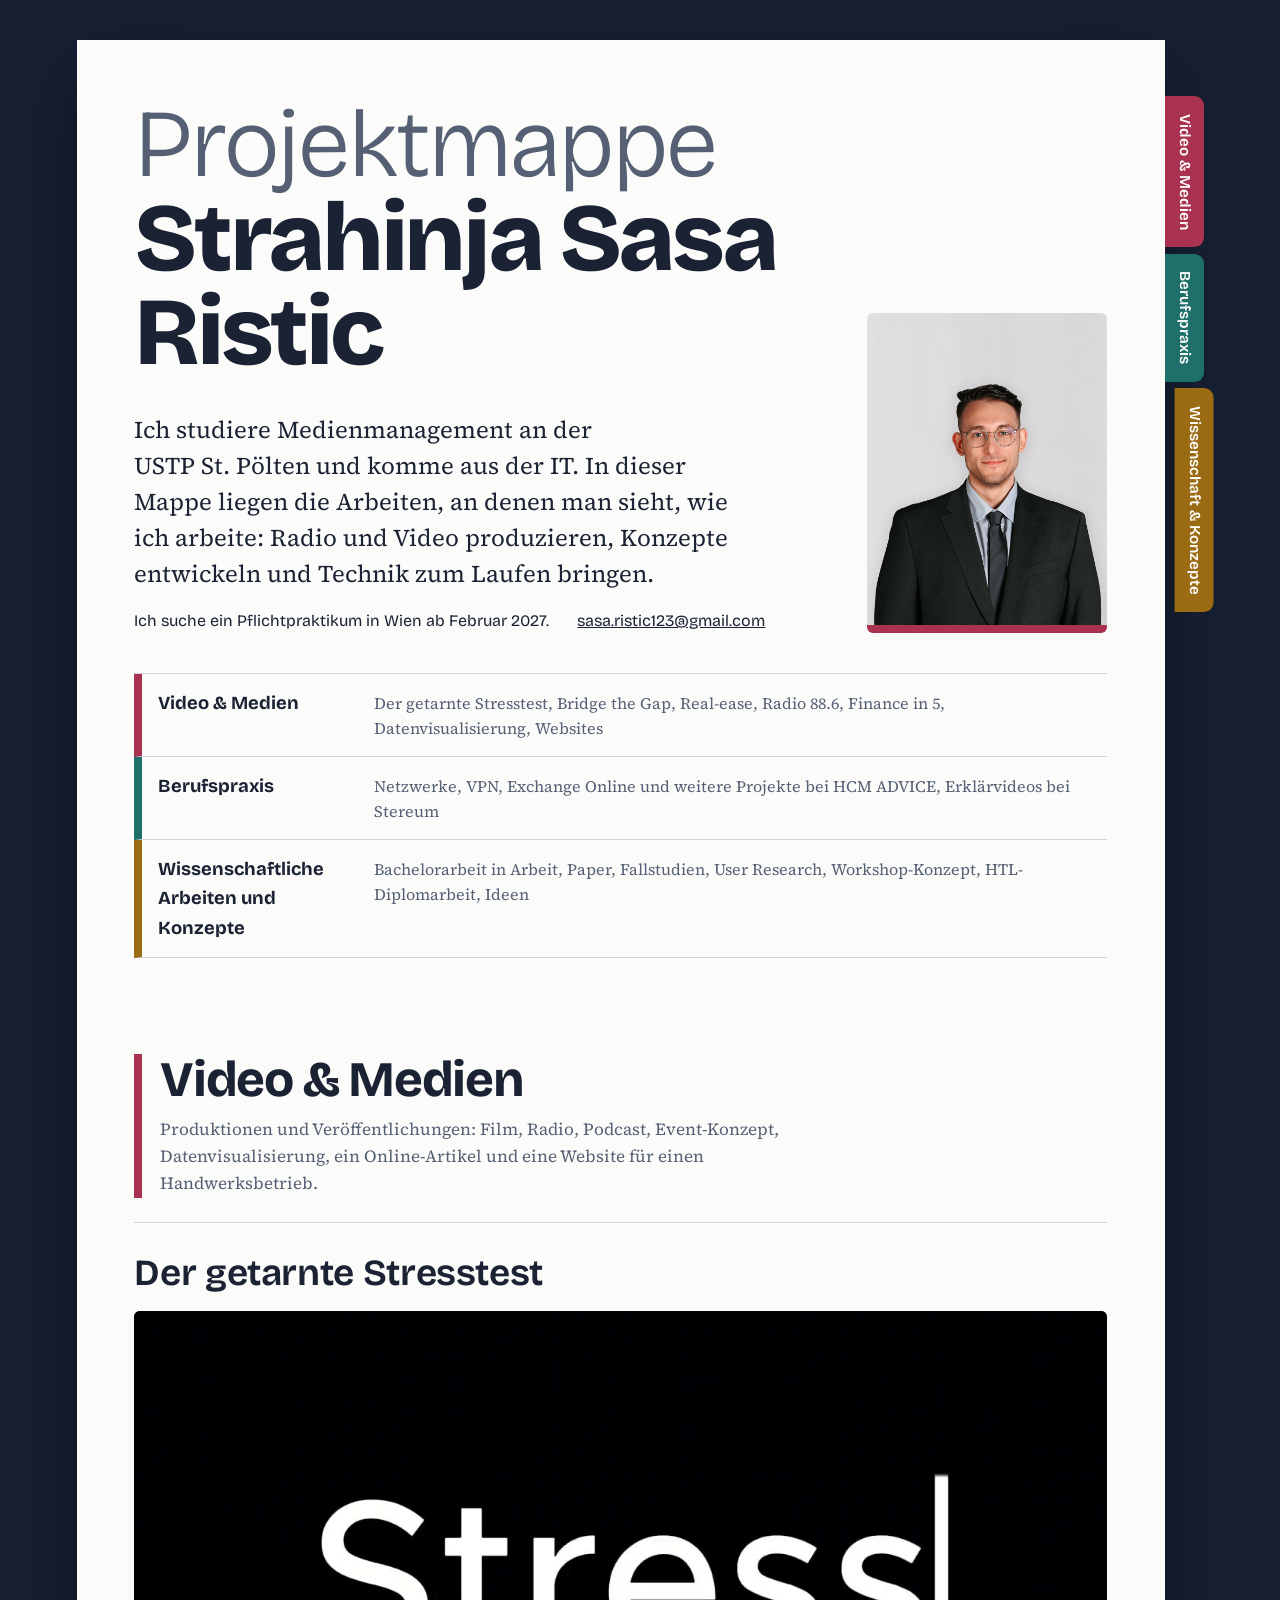
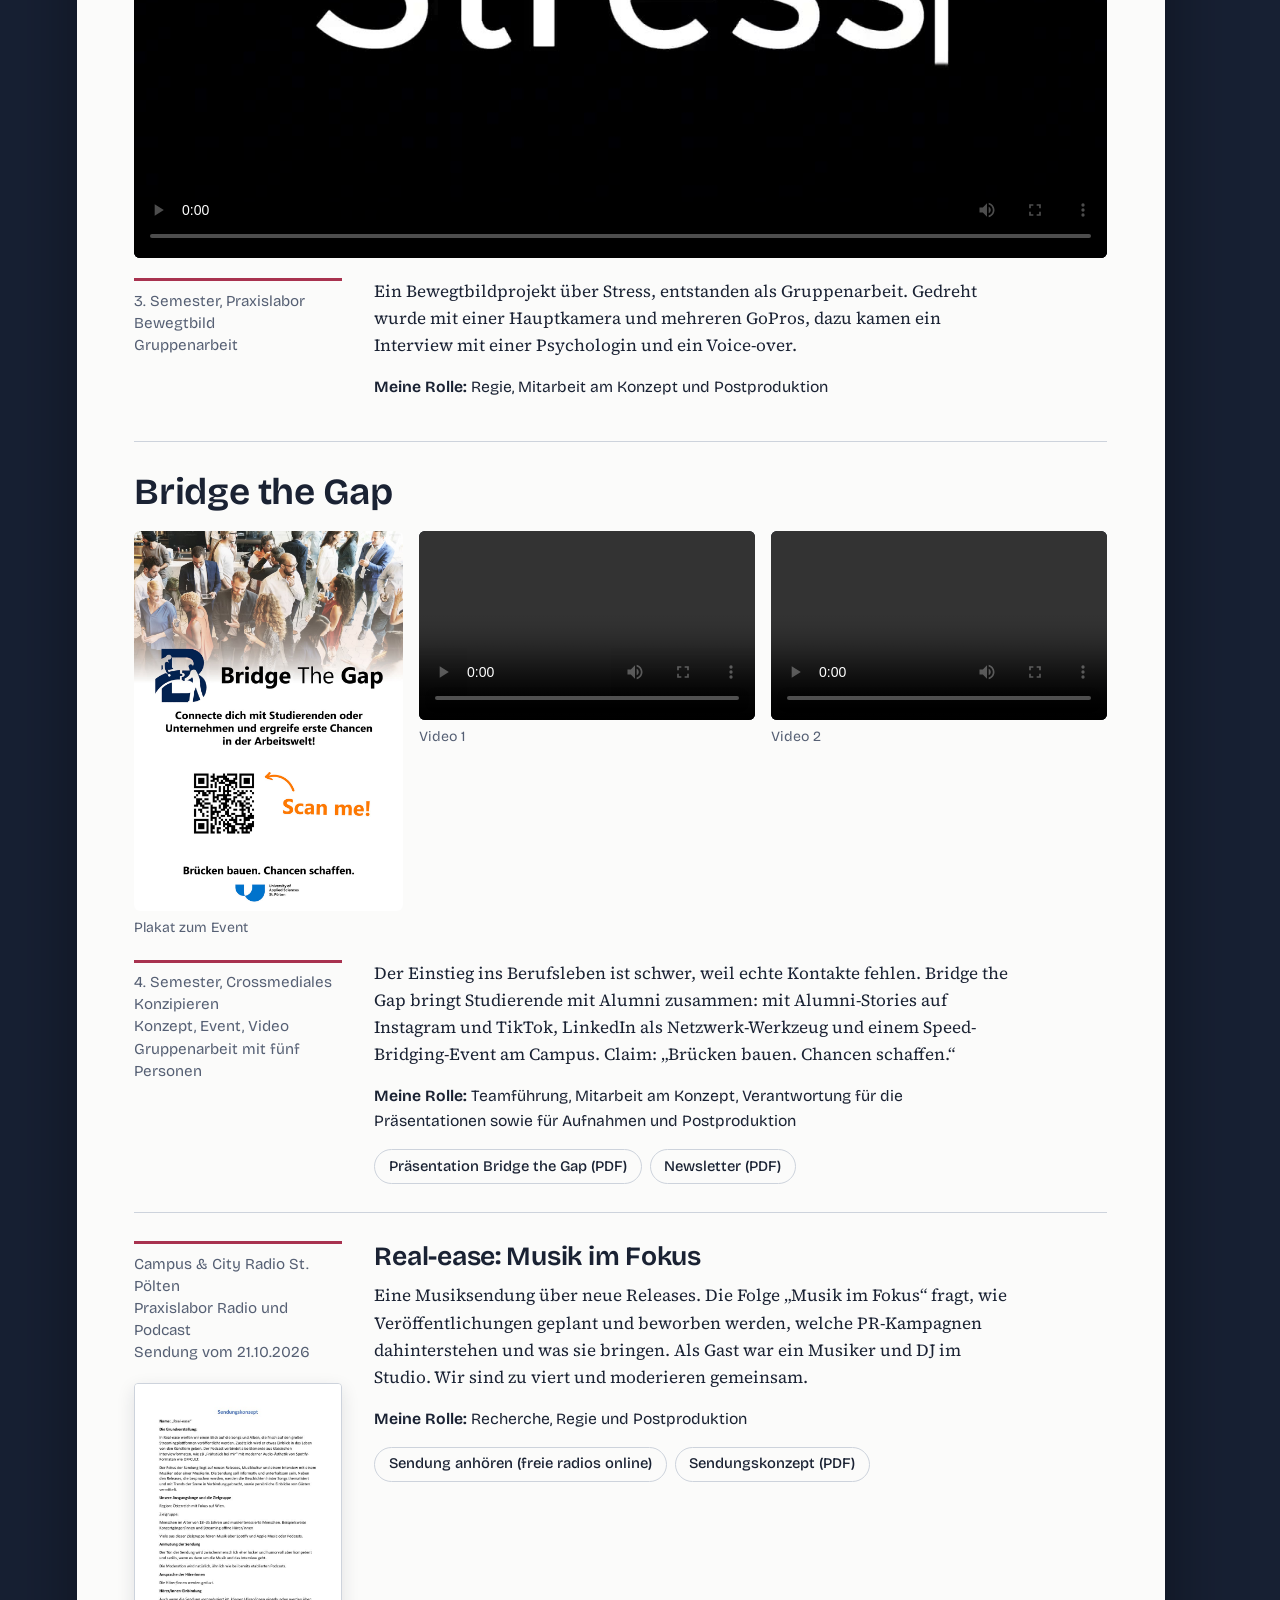
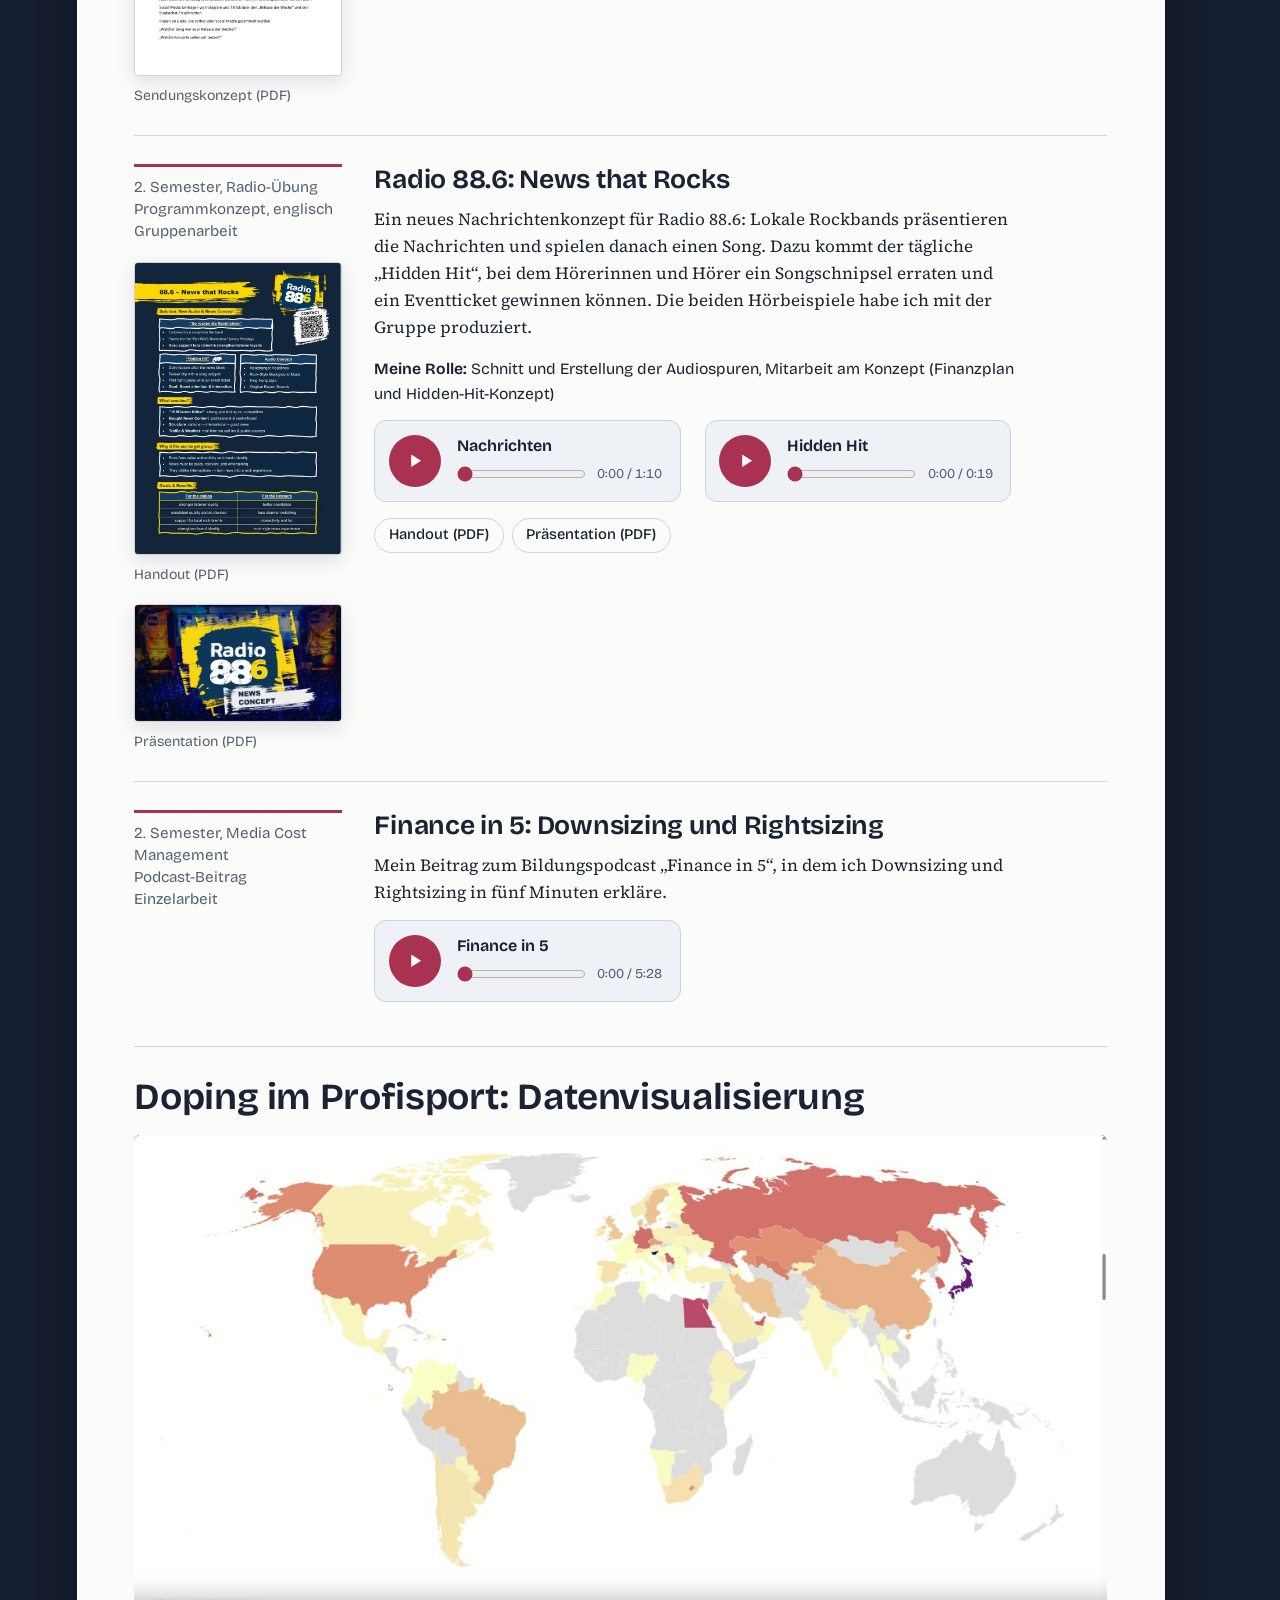
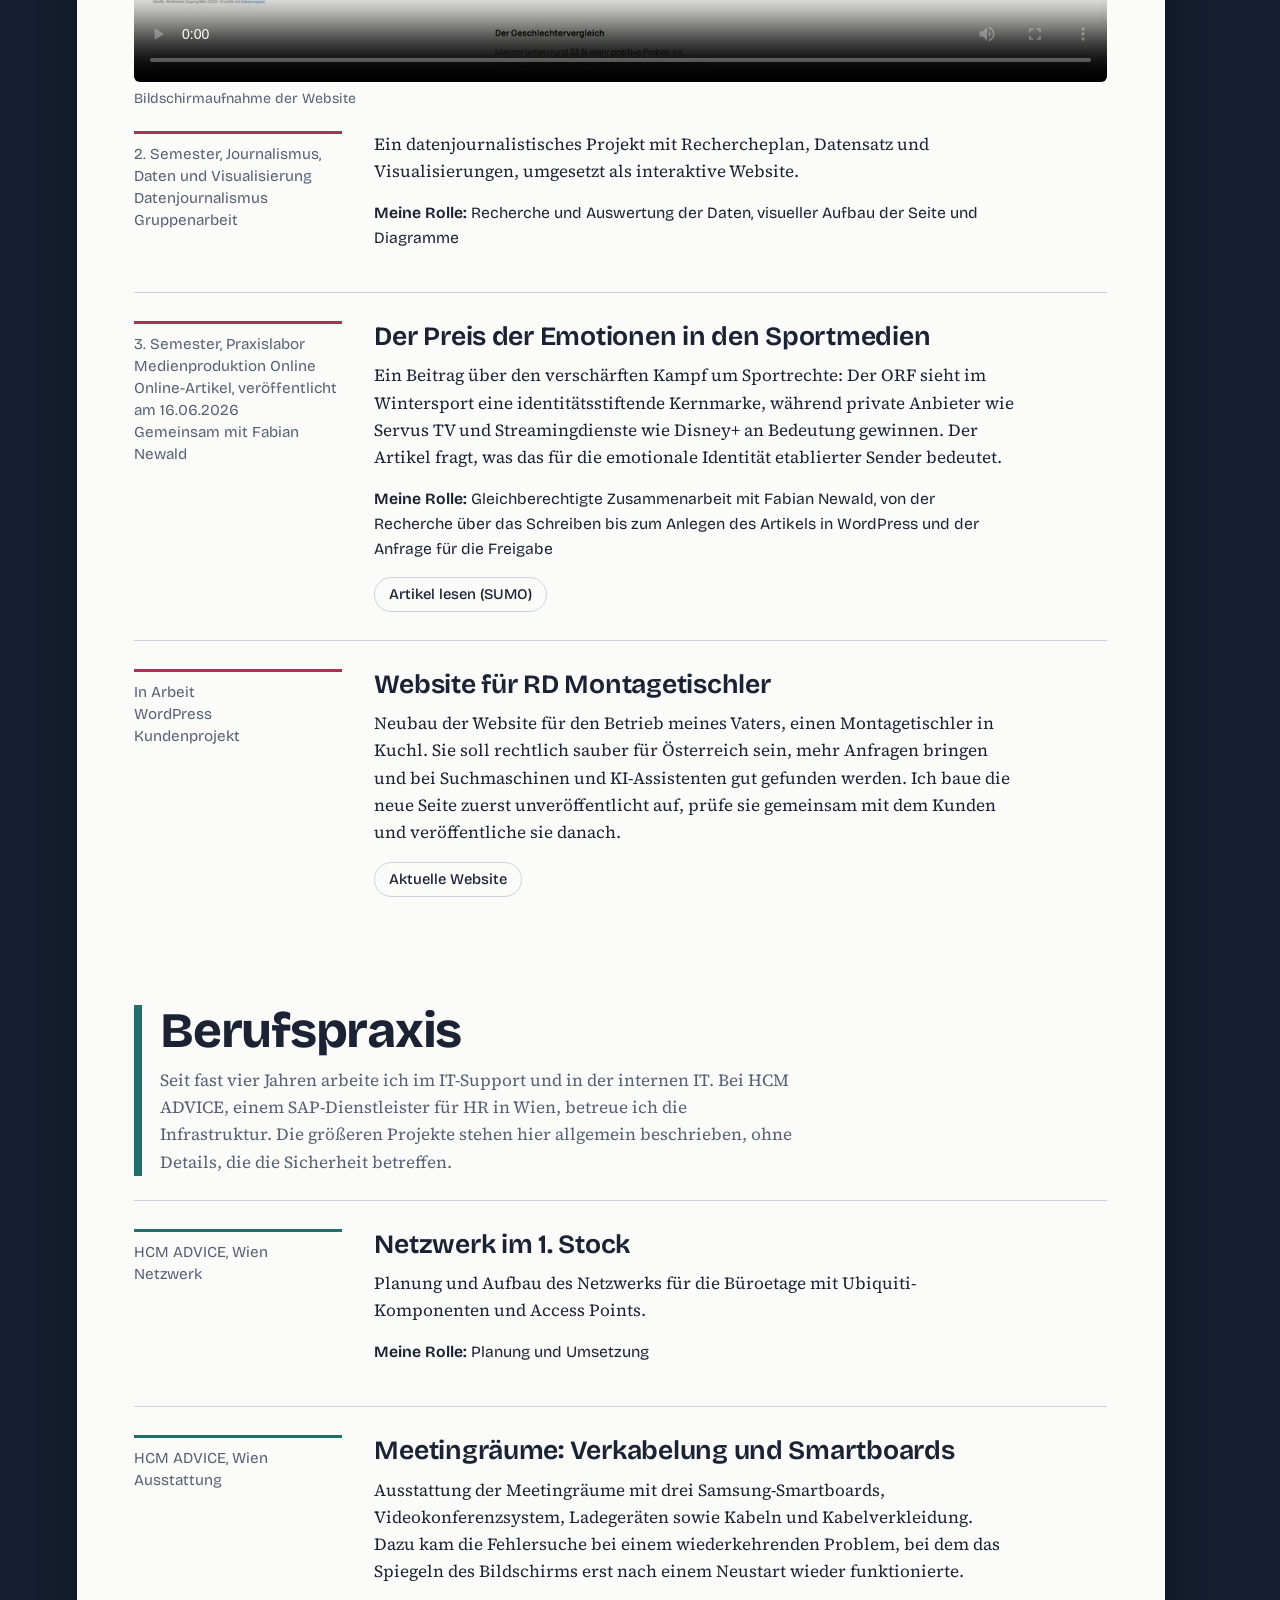
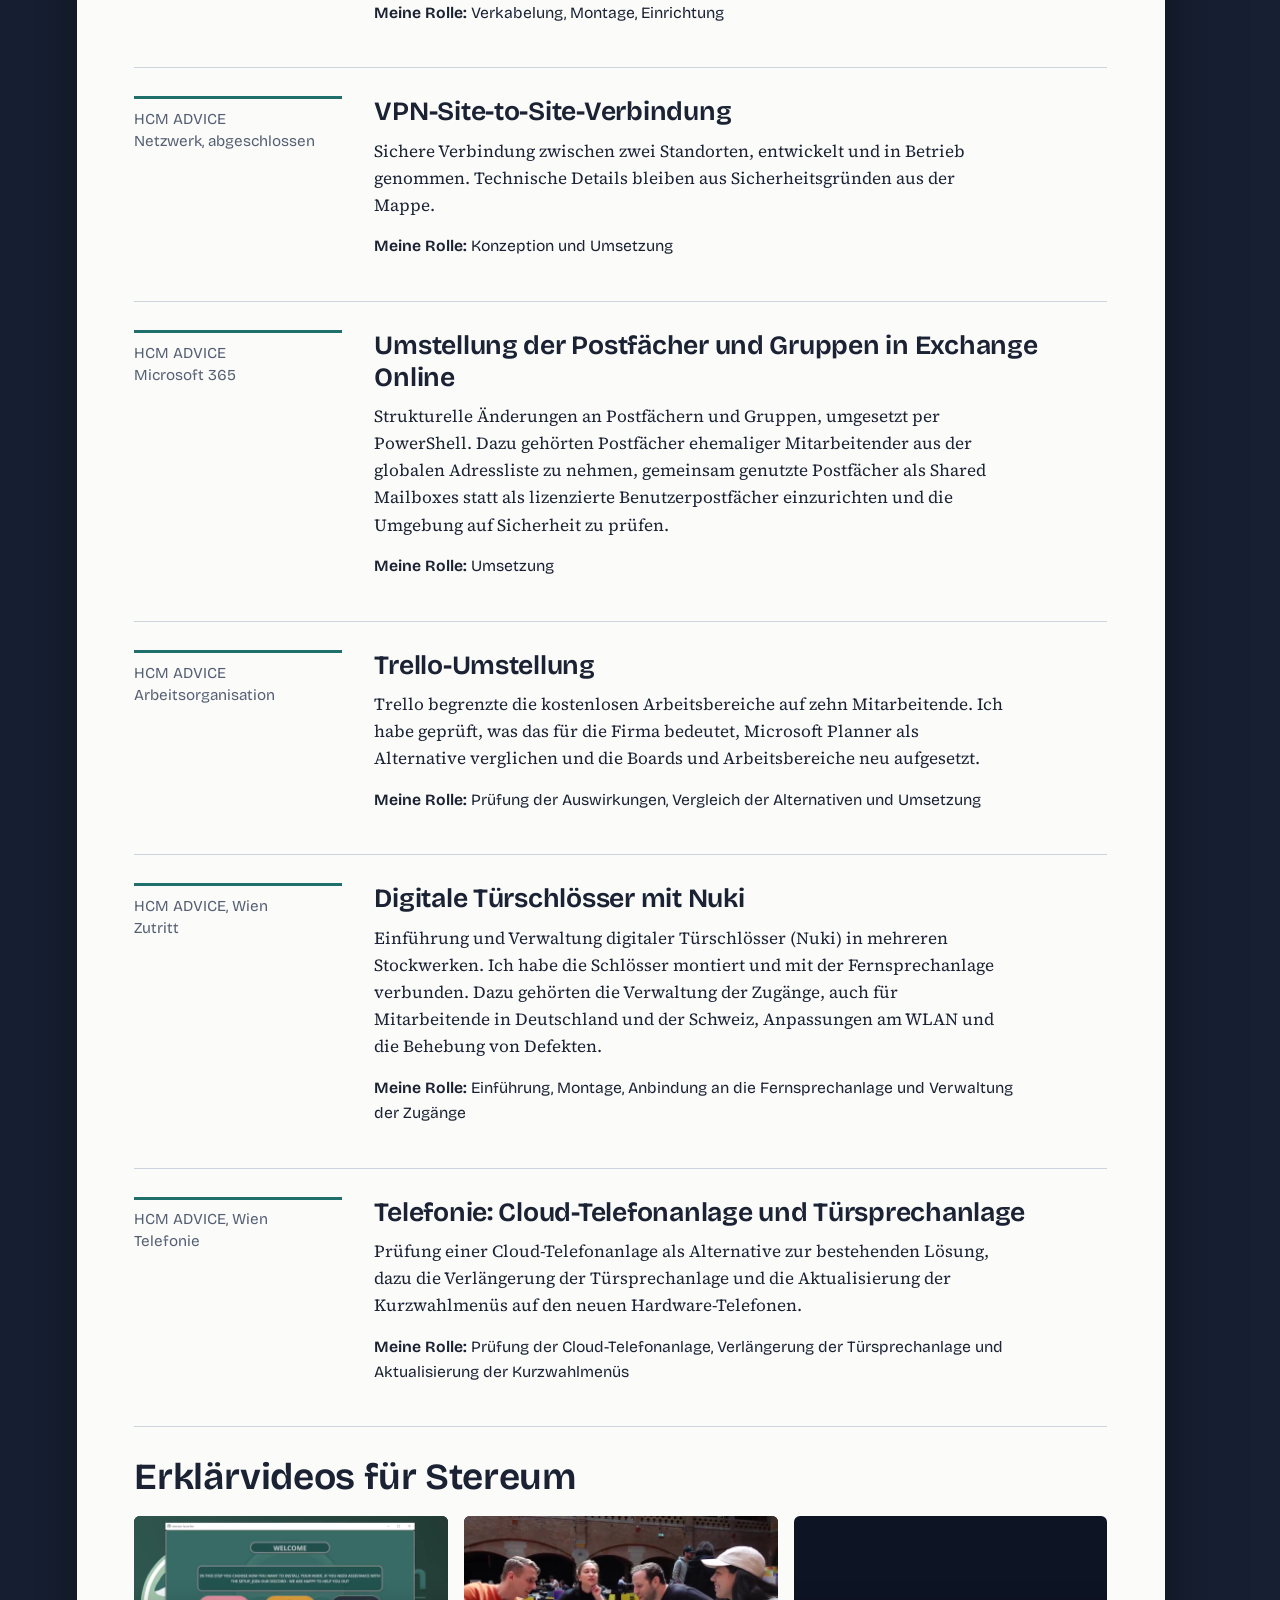
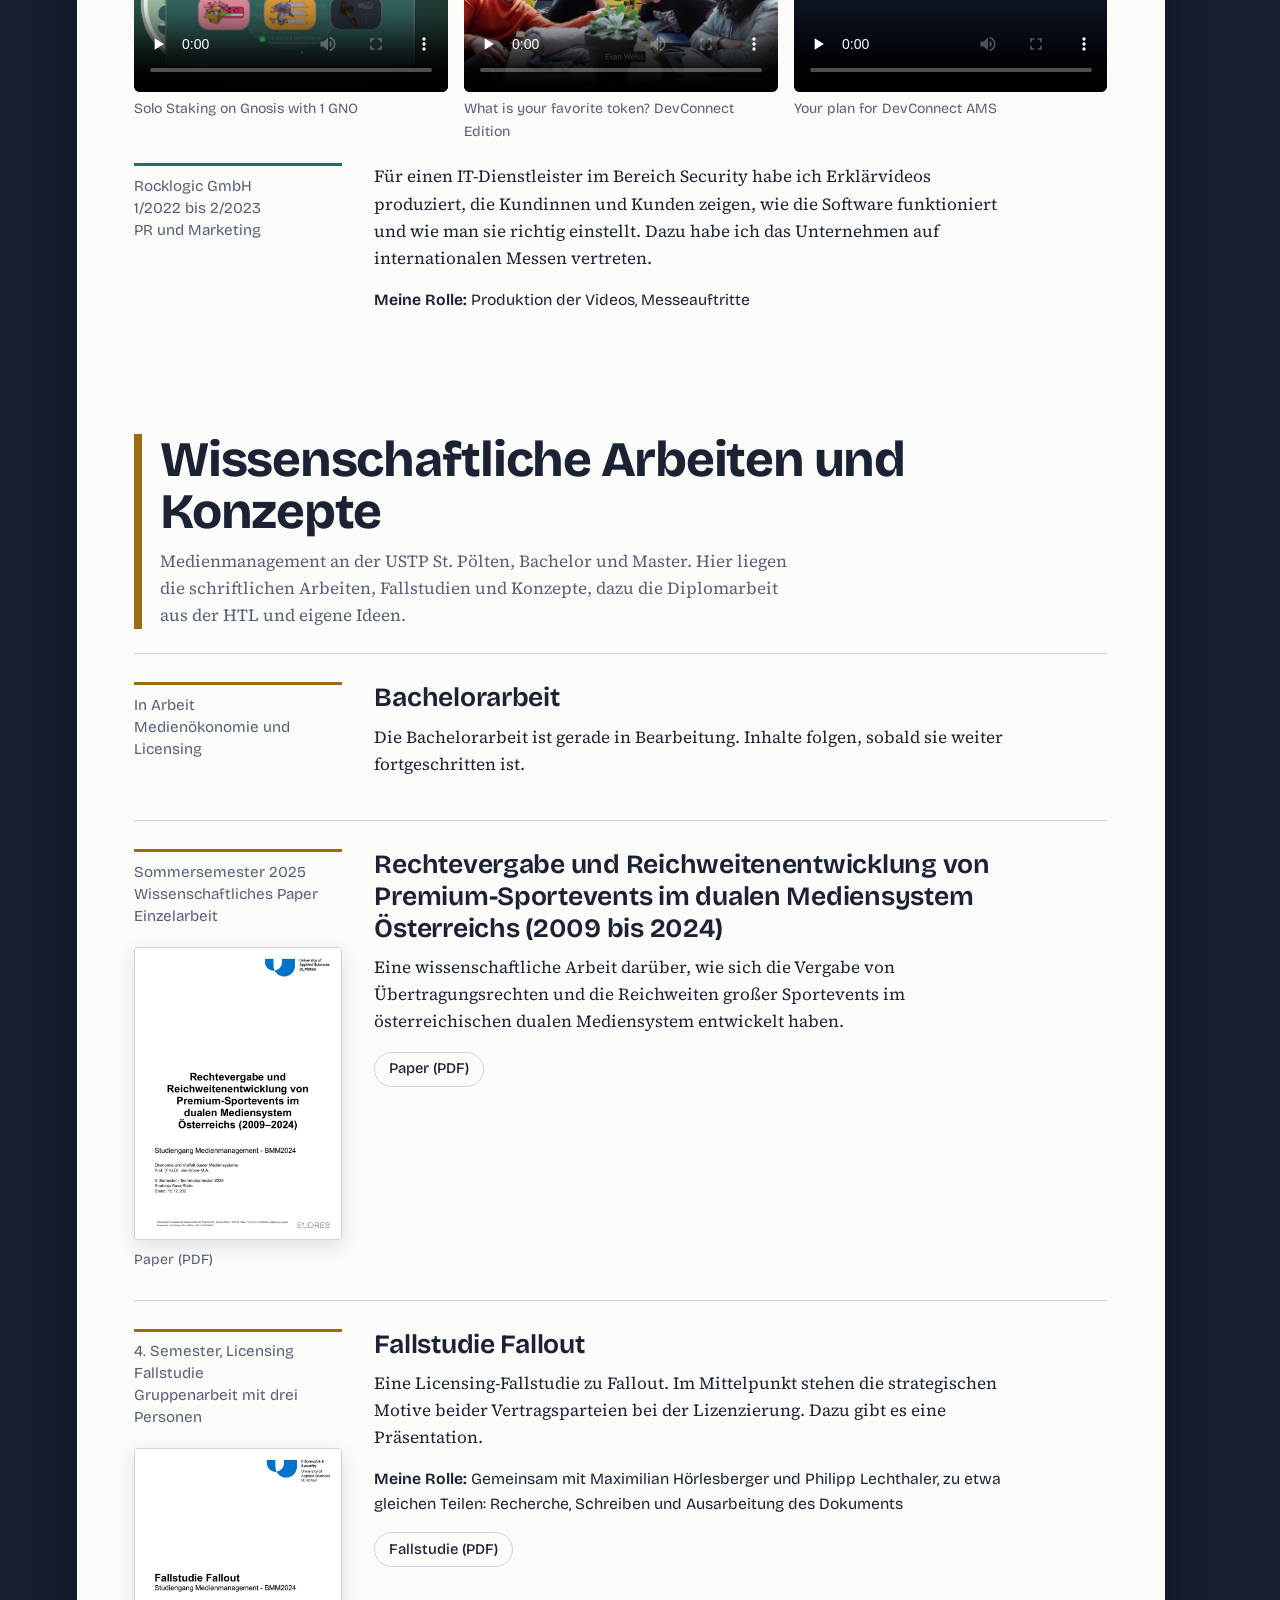
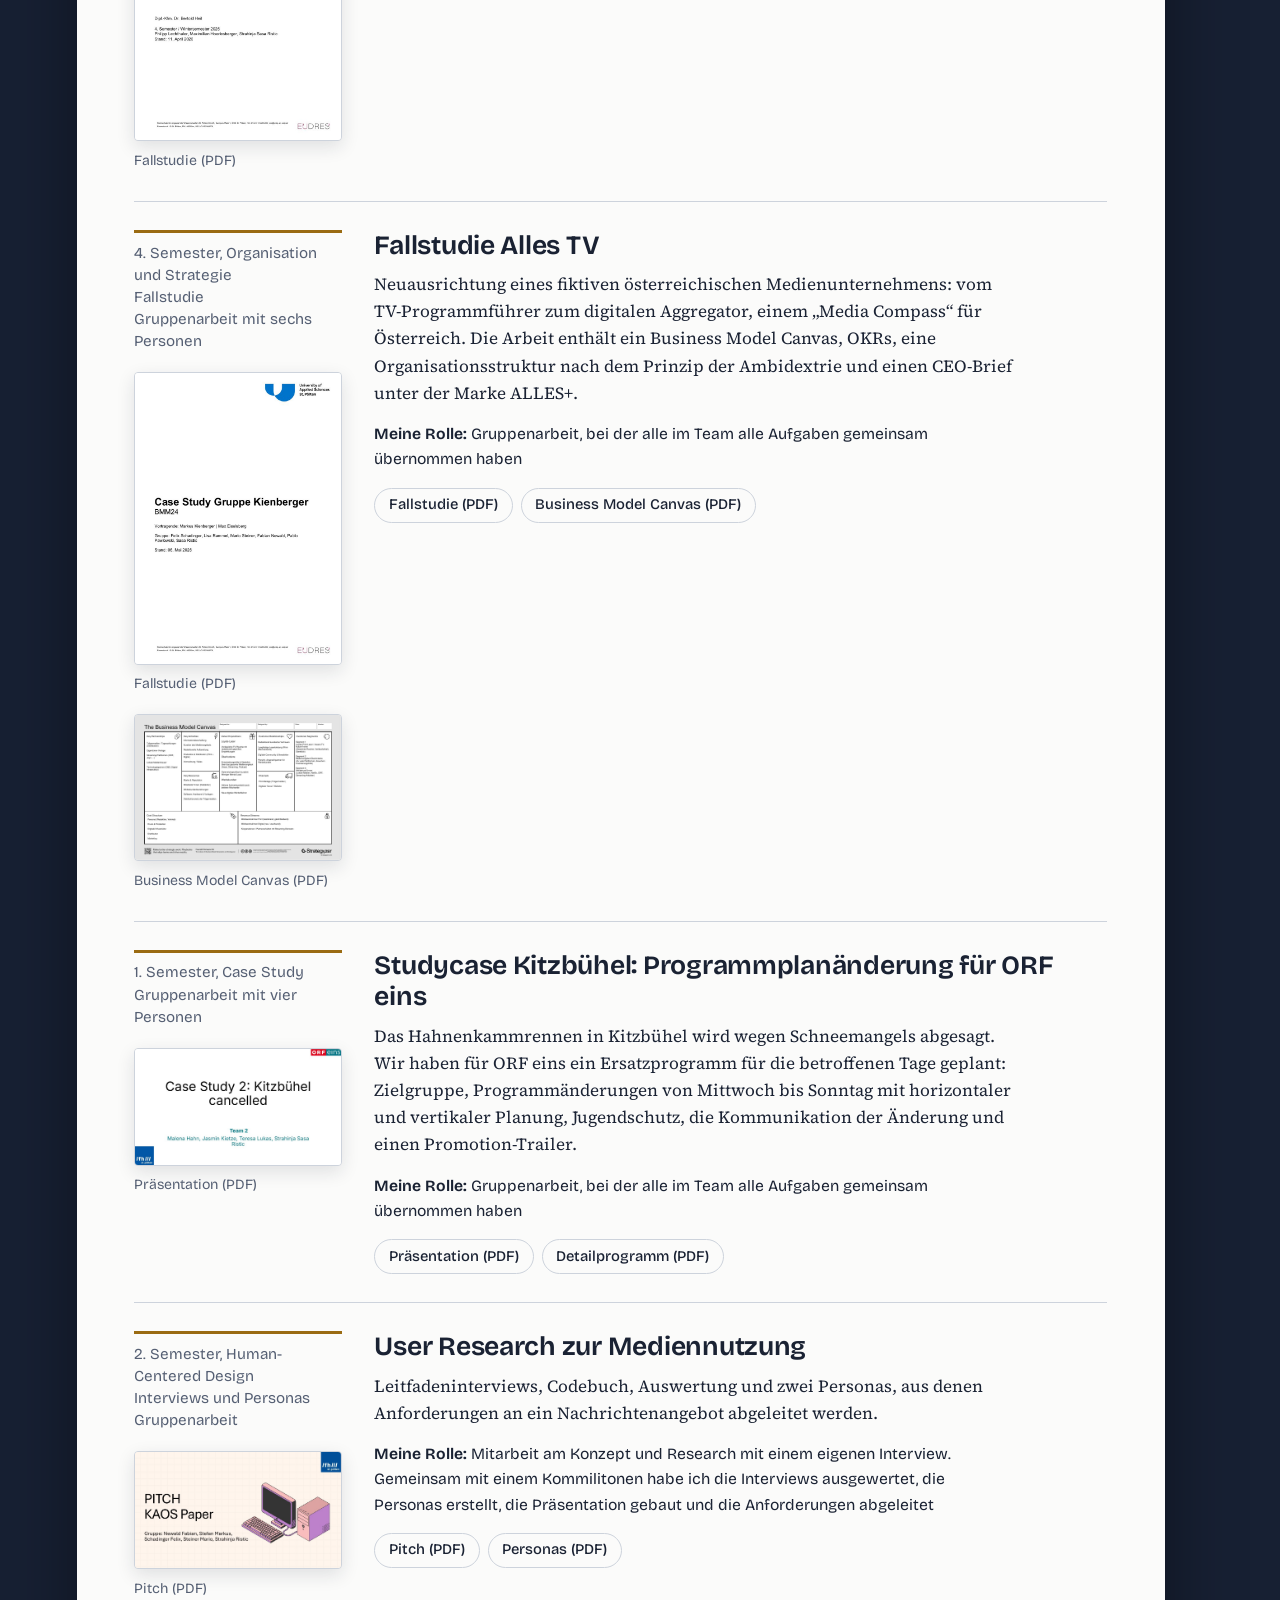
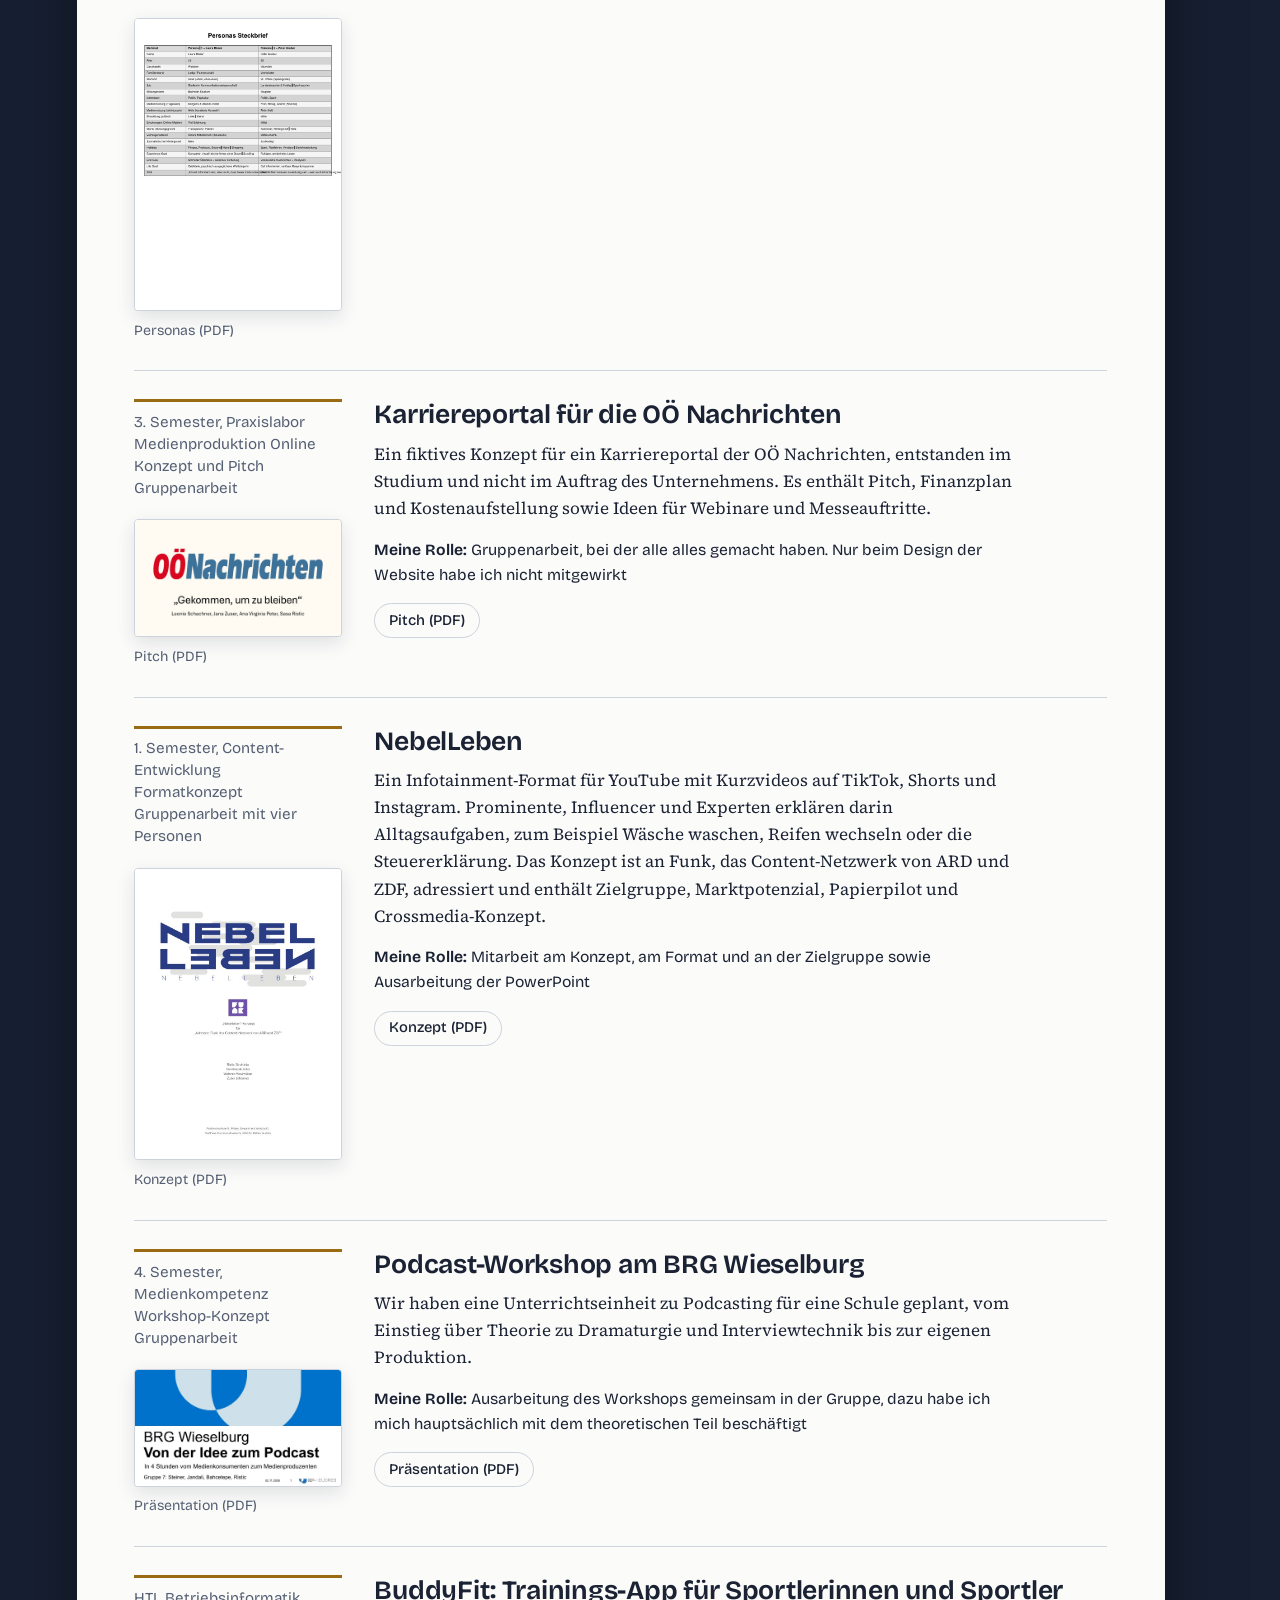
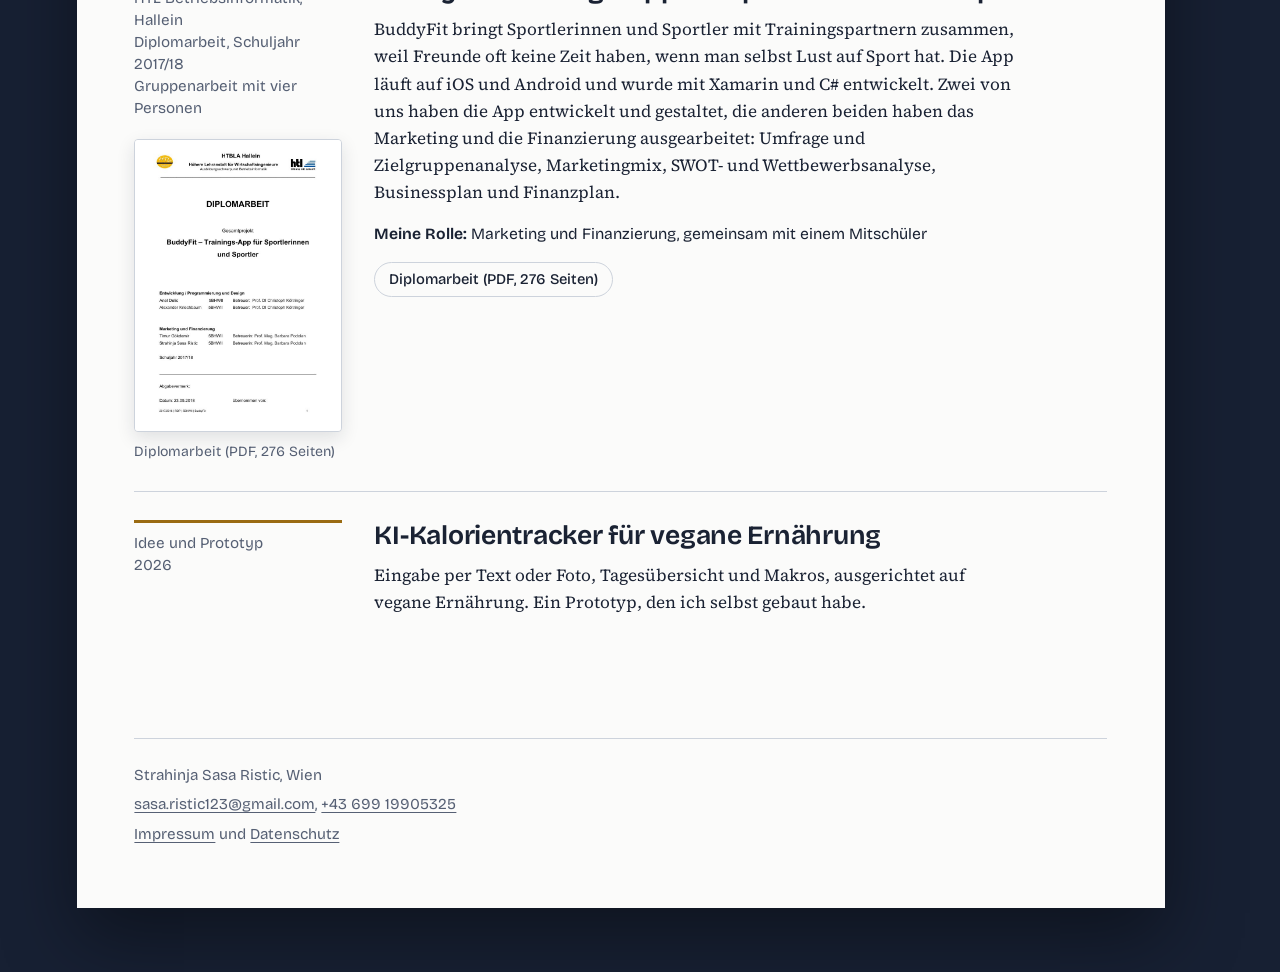
==== commit 9dbf8839: "ORF-Projekt ergänzt" ====
--- a/index.html
+++ b/index.html
@@ -408,6 +408,27 @@
         </div>
       </article>
 
+      <article class="projekt zeile" id="orf-programmplan">
+        <h3 class="titel">Studycase Kitzbühel: Programmplanänderung für ORF eins</h3>
+        <div class="seite">
+          <p class="meta">1. Semester, Case Study<br>Gruppenarbeit mit vier Personen</p>
+          <div class="dokumente">
+            <a class="dok" href="docs/orf-programmplanung-praesentation.pdf" target="_blank" rel="noopener">
+              <img src="img/doc-orf.jpg" alt="Titelfolie der Präsentation zur Case Study Kitzbühel">
+              <span>Präsentation (PDF)</span>
+            </a>
+          </div>
+        </div>
+        <div class="text">
+          <p>Das Hahnenkammrennen in Kitzbühel wird wegen Schneemangels abgesagt. Wir haben für ORF eins ein Ersatzprogramm für die betroffenen Tage geplant: Zielgruppe, Programmänderungen von Mittwoch bis Sonntag mit horizontaler und vertikaler Planung, Jugendschutz, die Kommunikation der Änderung und einen Promotion-Trailer.</p>
+          <p class="rolle"><b>Meine Rolle:</b> Gruppenarbeit, bei der alle im Team alle Aufgaben gemeinsam übernommen haben</p>
+          <ul class="dateien">
+            <li><a href="docs/orf-programmplanung-praesentation.pdf" target="_blank" rel="noopener">Präsentation (PDF)</a></li>
+            <li><a href="docs/orf-detailprogramm.pdf" target="_blank" rel="noopener">Detailprogramm (PDF)</a></li>
+          </ul>
+        </div>
+      </article>
+
       <article class="projekt zeile" id="hcd">
         <h3 class="titel">User Research zur Mediennutzung</h3>
         <div class="seite">
